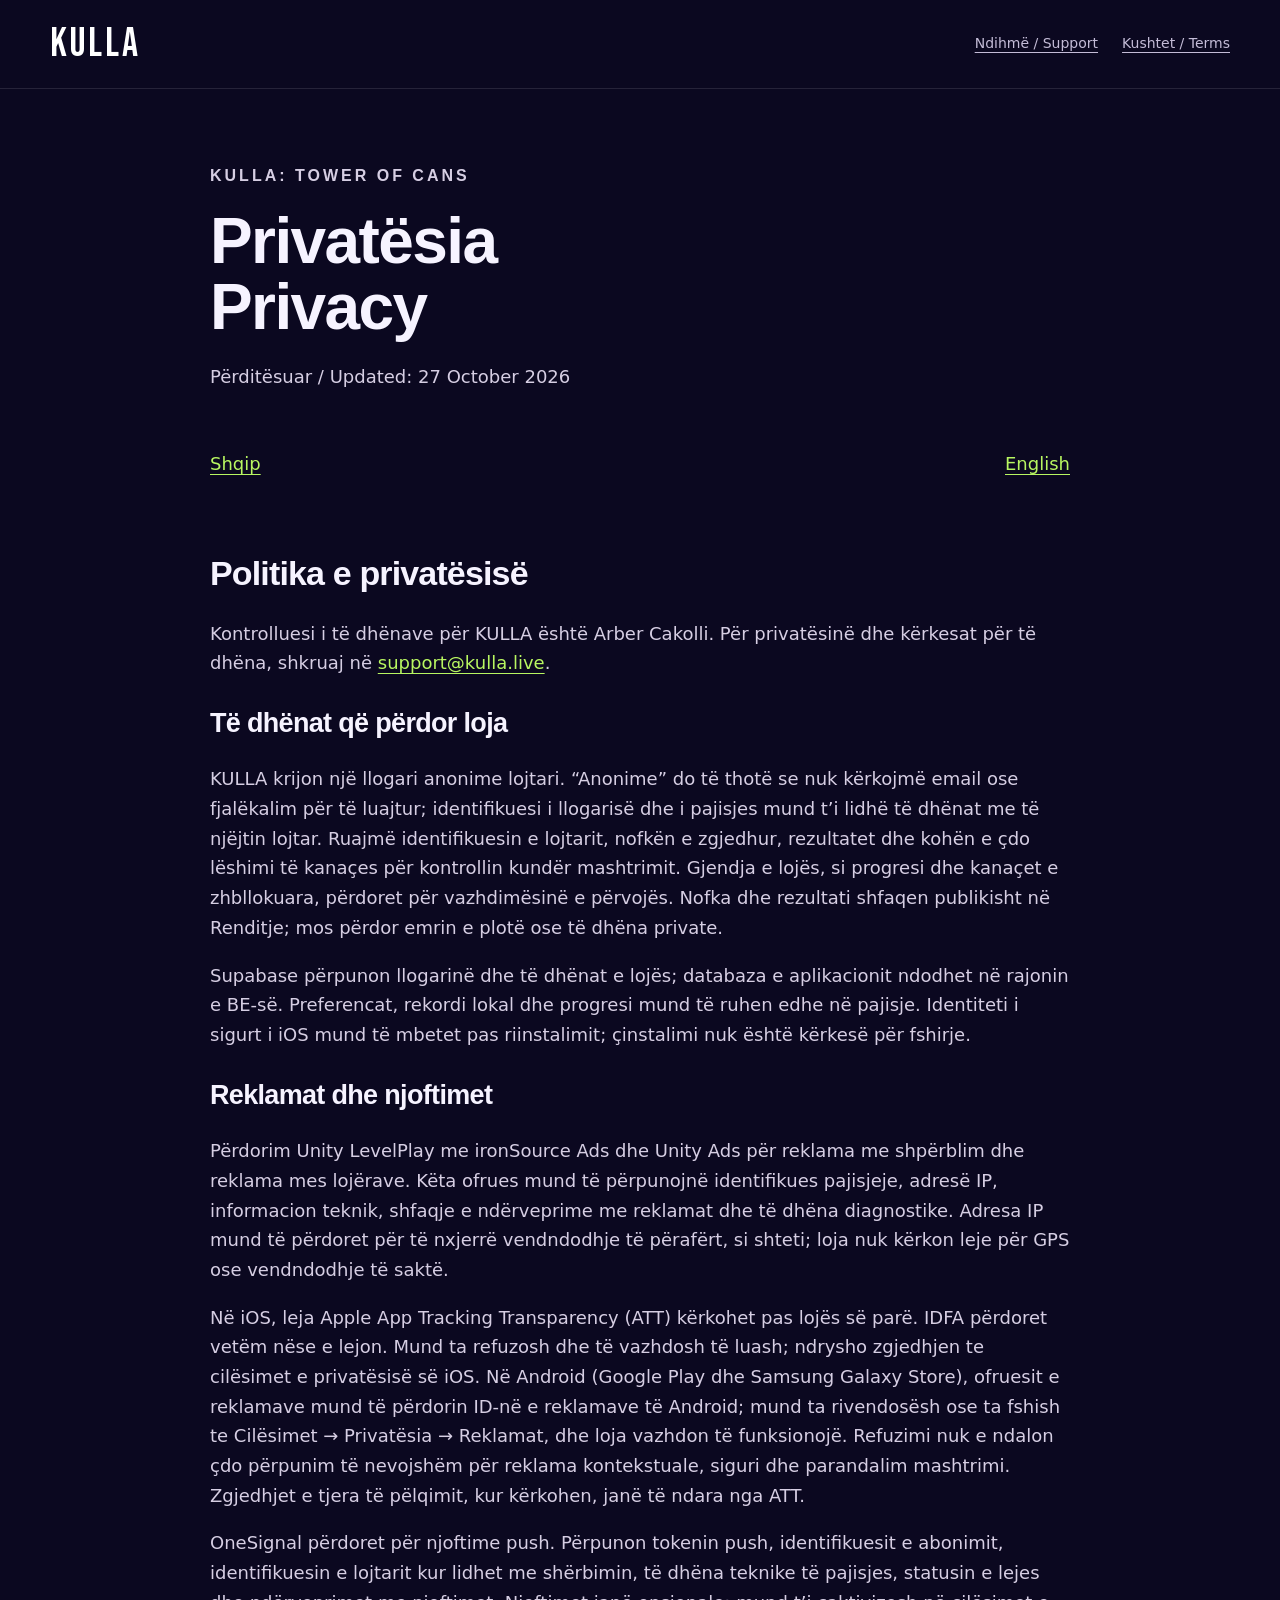
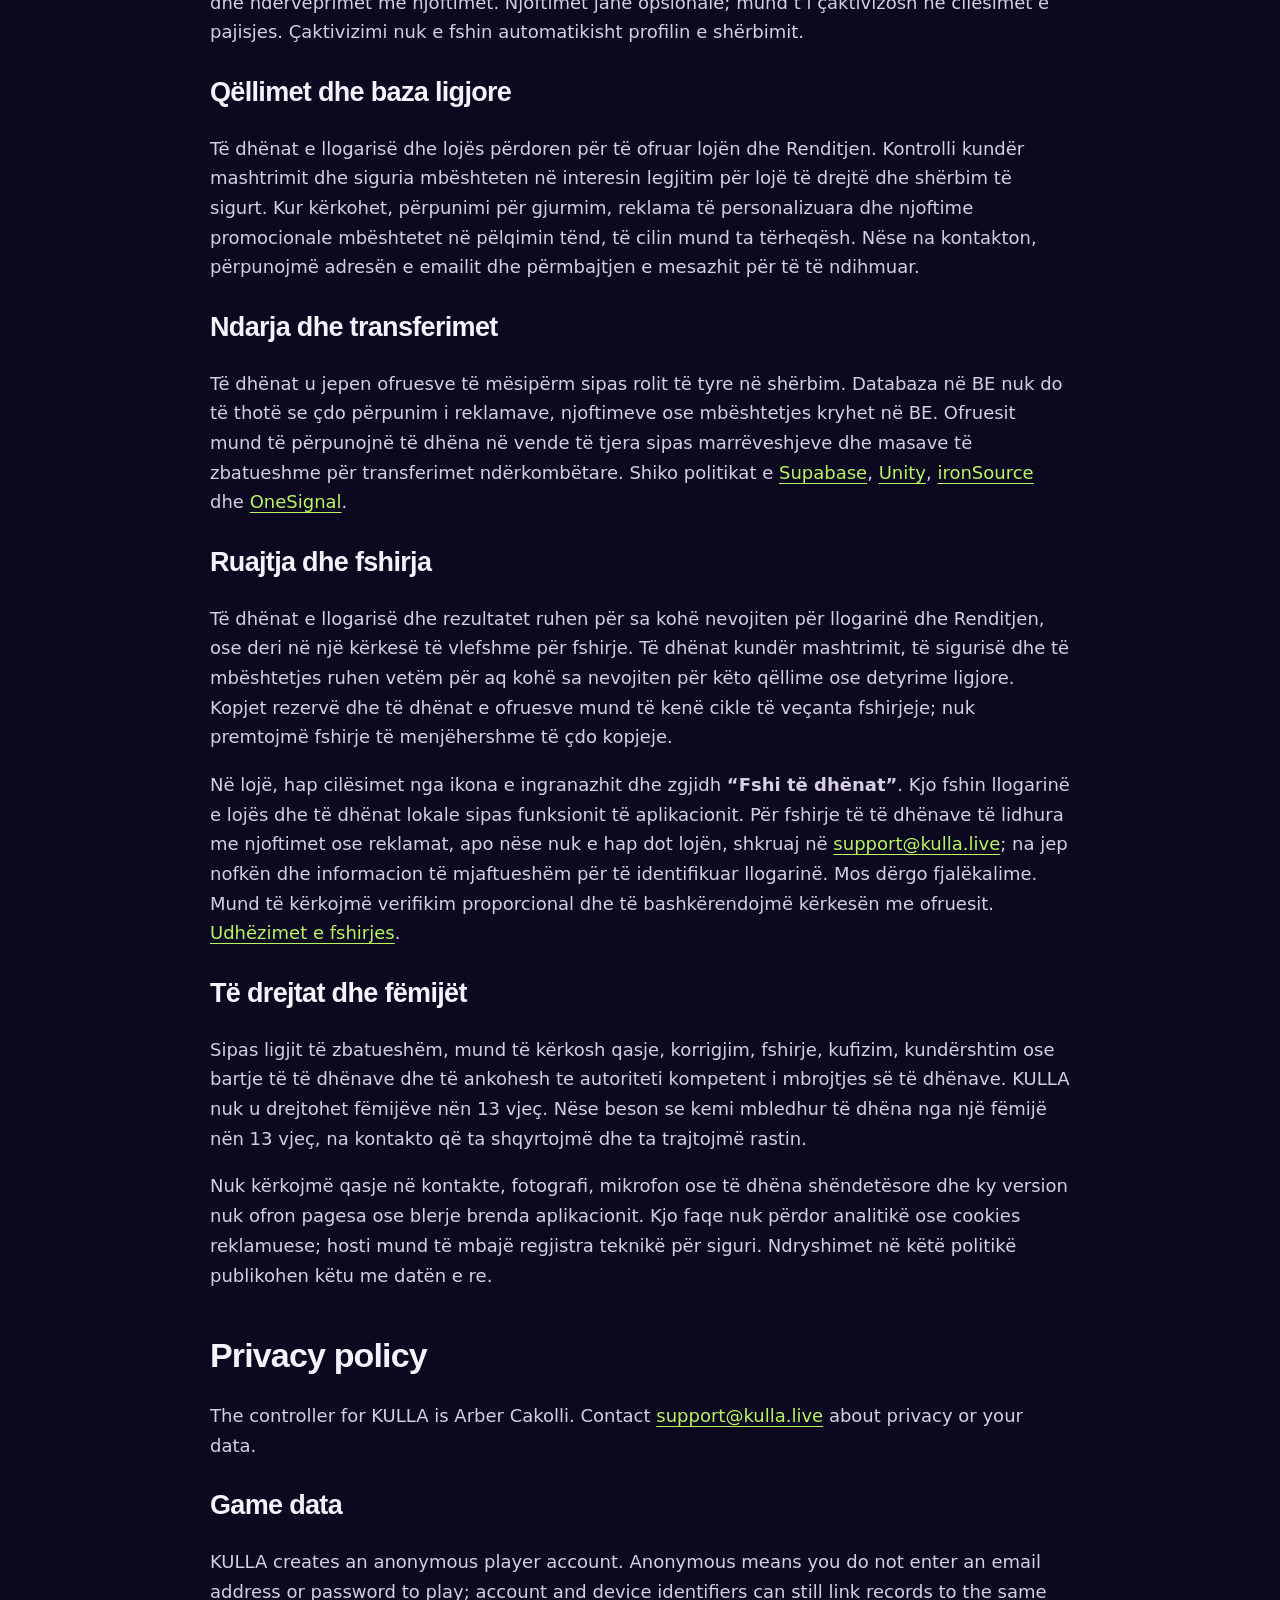
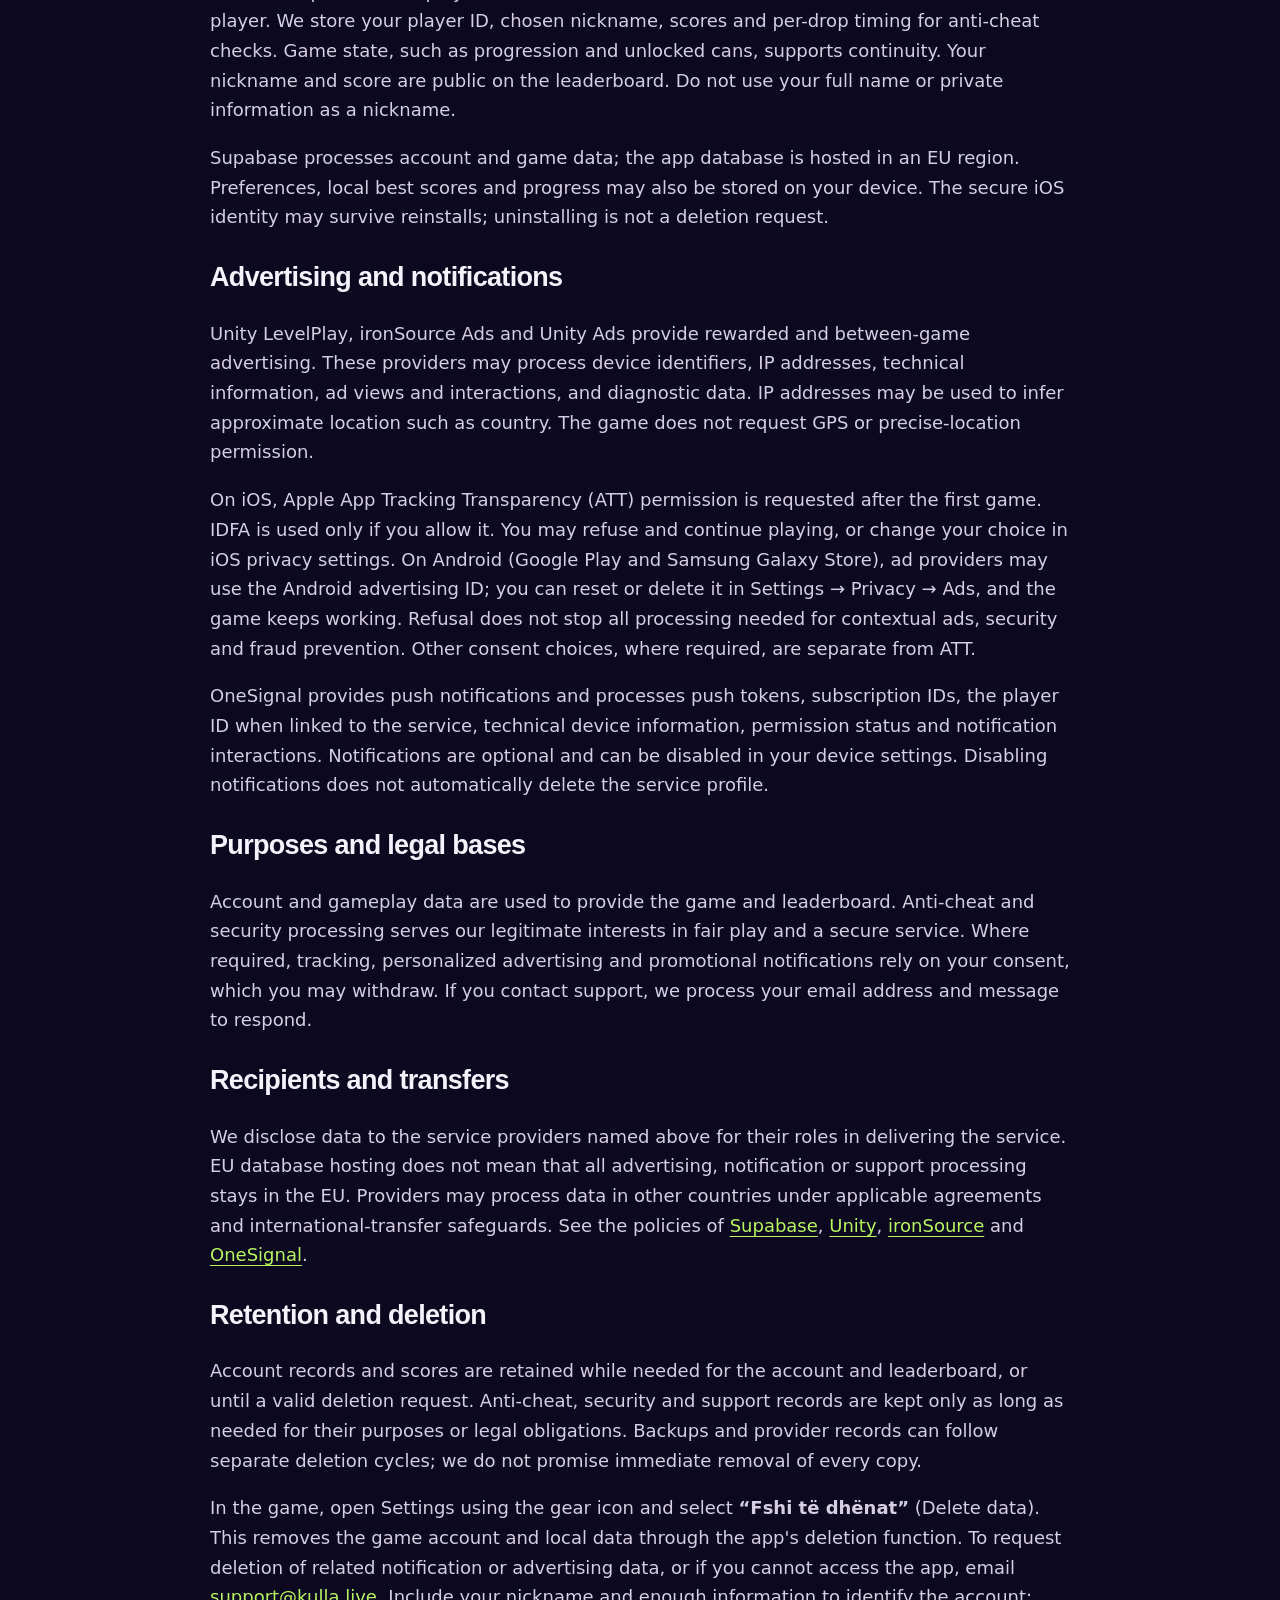
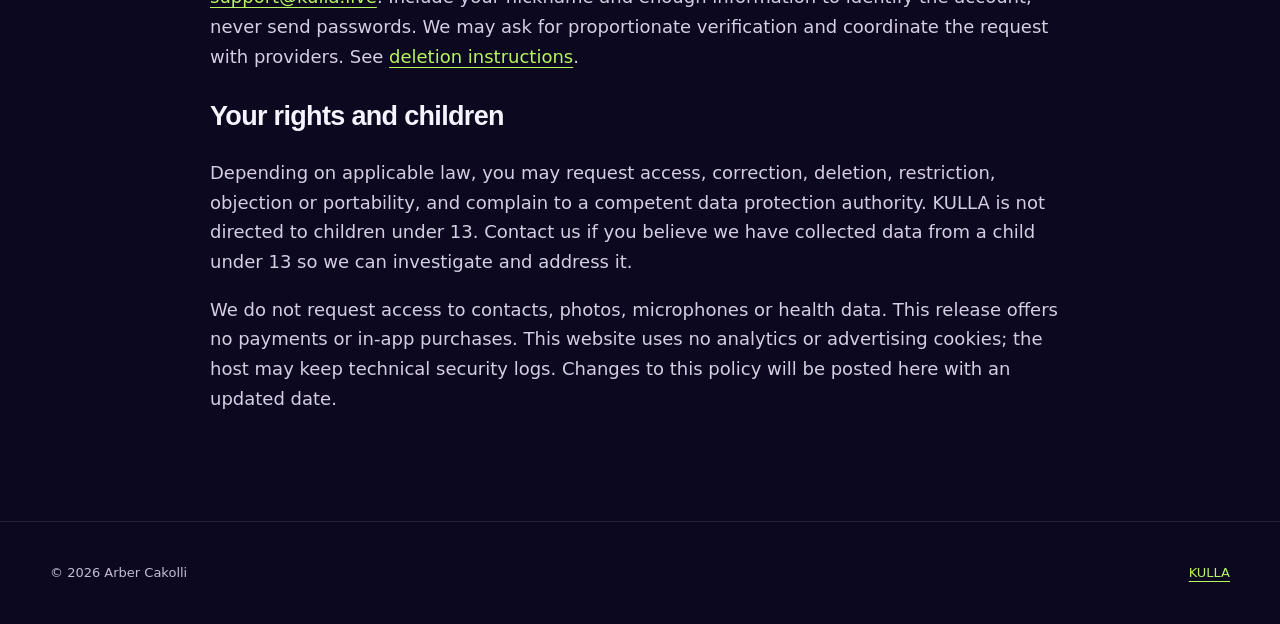
==== privacy.html @ c1bfe1b8 "KULLA website for kulla.live Co-Authored-By: Claude Opus 5.5 <noreply@anthropic.com>" ====
<!doctype html>
<html lang="sq"><head><meta charset="utf-8"><meta name="viewport" content="width=device-width,initial-scale=1"><title>Privatësia / Privacy — KULLA</title><link rel="canonical" href="https://kulla.live/privacy.html"><link rel="stylesheet" href="styles.css"></head><body><header><nav class="wrap"><a class="wordmark" href="index.html">KULLA</a><div class="navlinks"><a href="support.html">Ndihmë / Support</a><a href="terms.html">Kushtet / Terms</a></div></nav></header><main class="wrap document"><p class="eyebrow">KULLA: Tower of Cans</p><h1>Privatësia<br><span lang="en">Privacy</span></h1><p>Përditësuar / Updated: 27 October 2026</p><nav class="language-nav" aria-label="Gjuha / Language"><a href="#sq">Shqip</a><a href="#en" lang="en">English</a></nav>
<section id="sq" lang="sq" class="lang-section"><h2>Politika e privatësisë</h2><p>Kontrolluesi i të dhënave për KULLA është Arber Cakolli. Për privatësinë dhe kërkesat për të dhëna, shkruaj në <a href="mailto:support@kulla.live">support@kulla.live</a>.</p>
<h3>Të dhënat që përdor loja</h3><p>KULLA krijon një llogari anonime lojtari. “Anonime” do të thotë se nuk kërkojmë email ose fjalëkalim për të luajtur; identifikuesi i llogarisë dhe i pajisjes mund t’i lidhë të dhënat me të njëjtin lojtar. Ruajmë identifikuesin e lojtarit, nofkën e zgjedhur, rezultatet dhe kohën e çdo lëshimi të kanaçes për kontrollin kundër mashtrimit. Gjendja e lojës, si progresi dhe kanaçet e zhbllokuara, përdoret për vazhdimësinë e përvojës. Nofka dhe rezultati shfaqen publikisht në Renditje; mos përdor emrin e plotë ose të dhëna private.</p><p>Supabase përpunon llogarinë dhe të dhënat e lojës; databaza e aplikacionit ndodhet në rajonin e BE-së. Preferencat, rekordi lokal dhe progresi mund të ruhen edhe në pajisje. Identiteti i sigurt i iOS mund të mbetet pas riinstalimit; çinstalimi nuk është kërkesë për fshirje.</p>
<h3>Reklamat dhe njoftimet</h3><p>Përdorim Unity LevelPlay me ironSource Ads dhe Unity Ads për reklama me shpërblim dhe reklama mes lojërave. Këta ofrues mund të përpunojnë identifikues pajisjeje, adresë IP, informacion teknik, shfaqje e ndërveprime me reklamat dhe të dhëna diagnostike. Adresa IP mund të përdoret për të nxjerrë vendndodhje të përafërt, si shteti; loja nuk kërkon leje për GPS ose vendndodhje të saktë.</p><p>Në iOS, leja Apple App Tracking Transparency (ATT) kërkohet pas lojës së parë. IDFA përdoret vetëm nëse e lejon. Mund ta refuzosh dhe të vazhdosh të luash; ndrysho zgjedhjen te cilësimet e privatësisë së iOS. Në Android (Google Play dhe Samsung Galaxy Store), ofruesit e reklamave mund të përdorin ID-në e reklamave të Android; mund ta rivendosësh ose ta fshish te Cilësimet → Privatësia → Reklamat, dhe loja vazhdon të funksionojë. Refuzimi nuk e ndalon çdo përpunim të nevojshëm për reklama kontekstuale, siguri dhe parandalim mashtrimi. Zgjedhjet e tjera të pëlqimit, kur kërkohen, janë të ndara nga ATT.</p><p>OneSignal përdoret për njoftime push. Përpunon tokenin push, identifikuesit e abonimit, identifikuesin e lojtarit kur lidhet me shërbimin, të dhëna teknike të pajisjes, statusin e lejes dhe ndërveprimet me njoftimet. Njoftimet janë opsionale; mund t’i çaktivizosh në cilësimet e pajisjes. Çaktivizimi nuk e fshin automatikisht profilin e shërbimit.</p>
<h3>Qëllimet dhe baza ligjore</h3><p>Të dhënat e llogarisë dhe lojës përdoren për të ofruar lojën dhe Renditjen. Kontrolli kundër mashtrimit dhe siguria mbështeten në interesin legjitim për lojë të drejtë dhe shërbim të sigurt. Kur kërkohet, përpunimi për gjurmim, reklama të personalizuara dhe njoftime promocionale mbështetet në pëlqimin tënd, të cilin mund ta tërheqësh. Nëse na kontakton, përpunojmë adresën e emailit dhe përmbajtjen e mesazhit për të të ndihmuar.</p>
<h3>Ndarja dhe transferimet</h3><p>Të dhënat u jepen ofruesve të mësipërm sipas rolit të tyre në shërbim. Databaza në BE nuk do të thotë se çdo përpunim i reklamave, njoftimeve ose mbështetjes kryhet në BE. Ofruesit mund të përpunojnë të dhëna në vende të tjera sipas marrëveshjeve dhe masave të zbatueshme për transferimet ndërkombëtare. Shiko politikat e <a href="https://supabase.com/privacy">Supabase</a>, <a href="https://unity.com/legal/game-player-and-app-user-privacy-policy">Unity</a>, <a href="https://www.is.com/privacy-policy/">ironSource</a> dhe <a href="https://onesignal.com/privacy_policy">OneSignal</a>.</p>
<h3>Ruajtja dhe fshirja</h3><p>Të dhënat e llogarisë dhe rezultatet ruhen për sa kohë nevojiten për llogarinë dhe Renditjen, ose deri në një kërkesë të vlefshme për fshirje. Të dhënat kundër mashtrimit, të sigurisë dhe të mbështetjes ruhen vetëm për aq kohë sa nevojiten për këto qëllime ose detyrime ligjore. Kopjet rezervë dhe të dhënat e ofruesve mund të kenë cikle të veçanta fshirjeje; nuk premtojmë fshirje të menjëhershme të çdo kopjeje.</p><p>Në lojë, hap cilësimet nga ikona e ingranazhit dhe zgjidh <strong>“Fshi të dhënat”</strong>. Kjo fshin llogarinë e lojës dhe të dhënat lokale sipas funksionit të aplikacionit. Për fshirje të të dhënave të lidhura me njoftimet ose reklamat, apo nëse nuk e hap dot lojën, shkruaj në <a href="mailto:support@kulla.live?subject=KULLA%20-%20Fshirja%20e%20t%C3%AB%20dh%C3%ABnave">support@kulla.live</a>; na jep nofkën dhe informacion të mjaftueshëm për të identifikuar llogarinë. Mos dërgo fjalëkalime. Mund të kërkojmë verifikim proporcional dhe të bashkërendojmë kërkesën me ofruesit. <a href="support.html#delete-data">Udhëzimet e fshirjes</a>.</p>
<h3>Të drejtat dhe fëmijët</h3><p>Sipas ligjit të zbatueshëm, mund të kërkosh qasje, korrigjim, fshirje, kufizim, kundërshtim ose bartje të të dhënave dhe të ankohesh te autoriteti kompetent i mbrojtjes së të dhënave. KULLA nuk u drejtohet fëmijëve nën 13 vjeç. Nëse beson se kemi mbledhur të dhëna nga një fëmijë nën 13 vjeç, na kontakto që ta shqyrtojmë dhe ta trajtojmë rastin.</p><p>Nuk kërkojmë qasje në kontakte, fotografi, mikrofon ose të dhëna shëndetësore dhe ky version nuk ofron pagesa ose blerje brenda aplikacionit. Kjo faqe nuk përdor analitikë ose cookies reklamuese; hosti mund të mbajë regjistra teknikë për siguri. Ndryshimet në këtë politikë publikohen këtu me datën e re.</p></section>
<section id="en" lang="en" class="lang-section"><h2>Privacy policy</h2><p>The controller for KULLA is Arber Cakolli. Contact <a href="mailto:support@kulla.live">support@kulla.live</a> about privacy or your data.</p>
<h3>Game data</h3><p>KULLA creates an anonymous player account. Anonymous means you do not enter an email address or password to play; account and device identifiers can still link records to the same player. We store your player ID, chosen nickname, scores and per-drop timing for anti-cheat checks. Game state, such as progression and unlocked cans, supports continuity. Your nickname and score are public on the leaderboard. Do not use your full name or private information as a nickname.</p><p>Supabase processes account and game data; the app database is hosted in an EU region. Preferences, local best scores and progress may also be stored on your device. The secure iOS identity may survive reinstalls; uninstalling is not a deletion request.</p>
<h3>Advertising and notifications</h3><p>Unity LevelPlay, ironSource Ads and Unity Ads provide rewarded and between-game advertising. These providers may process device identifiers, IP addresses, technical information, ad views and interactions, and diagnostic data. IP addresses may be used to infer approximate location such as country. The game does not request GPS or precise-location permission.</p><p>On iOS, Apple App Tracking Transparency (ATT) permission is requested after the first game. IDFA is used only if you allow it. You may refuse and continue playing, or change your choice in iOS privacy settings. On Android (Google Play and Samsung Galaxy Store), ad providers may use the Android advertising ID; you can reset or delete it in Settings → Privacy → Ads, and the game keeps working. Refusal does not stop all processing needed for contextual ads, security and fraud prevention. Other consent choices, where required, are separate from ATT.</p><p>OneSignal provides push notifications and processes push tokens, subscription IDs, the player ID when linked to the service, technical device information, permission status and notification interactions. Notifications are optional and can be disabled in your device settings. Disabling notifications does not automatically delete the service profile.</p>
<h3>Purposes and legal bases</h3><p>Account and gameplay data are used to provide the game and leaderboard. Anti-cheat and security processing serves our legitimate interests in fair play and a secure service. Where required, tracking, personalized advertising and promotional notifications rely on your consent, which you may withdraw. If you contact support, we process your email address and message to respond.</p>
<h3>Recipients and transfers</h3><p>We disclose data to the service providers named above for their roles in delivering the service. EU database hosting does not mean that all advertising, notification or support processing stays in the EU. Providers may process data in other countries under applicable agreements and international-transfer safeguards. See the policies of <a href="https://supabase.com/privacy">Supabase</a>, <a href="https://unity.com/legal/game-player-and-app-user-privacy-policy">Unity</a>, <a href="https://www.is.com/privacy-policy/">ironSource</a> and <a href="https://onesignal.com/privacy_policy">OneSignal</a>.</p>
<h3>Retention and deletion</h3><p>Account records and scores are retained while needed for the account and leaderboard, or until a valid deletion request. Anti-cheat, security and support records are kept only as long as needed for their purposes or legal obligations. Backups and provider records can follow separate deletion cycles; we do not promise immediate removal of every copy.</p><p>In the game, open Settings using the gear icon and select <strong>“Fshi të dhënat”</strong> (Delete data). This removes the game account and local data through the app's deletion function. To request deletion of related notification or advertising data, or if you cannot access the app, email <a href="mailto:support@kulla.live?subject=KULLA%20data%20deletion">support@kulla.live</a>. Include your nickname and enough information to identify the account; never send passwords. We may ask for proportionate verification and coordinate the request with providers. See <a href="support.html#delete-data">deletion instructions</a>.</p>
<h3>Your rights and children</h3><p>Depending on applicable law, you may request access, correction, deletion, restriction, objection or portability, and complain to a competent data protection authority. KULLA is not directed to children under 13. Contact us if you believe we have collected data from a child under 13 so we can investigate and address it.</p><p>We do not request access to contacts, photos, microphones or health data. This release offers no payments or in-app purchases. This website uses no analytics or advertising cookies; the host may keep technical security logs. Changes to this policy will be posted here with an updated date.</p></section></main><footer><div class="wrap"><span>© 2026 Arber Cakolli</span><a href="index.html">KULLA</a></div></footer></body></html>
---- styles.css ----
@font-face{font-family:Barlow;src:url('assets/fonts/barlow-condensed-700.woff2') format('woff2');font-weight:700;font-display:swap}@font-face{font-family:Barlow;src:url('assets/fonts/barlow-condensed-600.woff2') format('woff2');font-weight:600;font-display:swap}@font-face{font-family:Bebas;src:url('assets/fonts/bebas-neue-400.woff2') format('woff2');font-display:swap}
:root{color-scheme:dark;--ink:#0b0820;--paper:#f6f3ff;--muted:#c4bcd7;--lime:#b8f661}*{box-sizing:border-box}html{scroll-behavior:smooth}body{margin:0;background:var(--ink);color:var(--paper);font:18px/1.65 system-ui,sans-serif}a{color:var(--lime);text-underline-offset:4px}a:hover{color:white}a:focus-visible,button:focus-visible{outline:3px solid var(--lime);outline-offset:6px}.wrap{width:min(1180px,calc(100% - 48px));margin:auto}header{border-bottom:1px solid #ffffff1c}nav{min-height:88px;display:flex;align-items:center;justify-content:space-between;gap:24px}.wordmark{font:40px/1 Bebas,sans-serif;letter-spacing:3px;text-decoration:none;color:white}.navlinks{display:flex;gap:24px;flex-wrap:wrap;font-size:14px}.navlinks a{color:var(--muted)}.hero{display:grid;grid-template-columns:1.1fr .9fr;gap:48px;align-items:center;padding:80px 0 64px}.eyebrow{font:700 16px/1.4 Barlow,sans-serif;letter-spacing:3px;text-transform:uppercase;color:var(--lime)}h1,h2,h3{font-family:Barlow,sans-serif;line-height:1.02;letter-spacing:-.025em}h1{font-size:clamp(58px,7vw,96px);margin:22px 0}h1 em{font-style:normal;color:var(--lime)}h2{font-size:clamp(36px,4vw,56px);margin-top:0}h3{font-size:27px}.lead{color:var(--muted);max-width:560px}.hero-art{position:relative;height:630px;border-radius:120px 120px 22px 22px;background:radial-gradient(ellipse at 50% 45%,#315344 0%,#19132c 56%,#100c27 78%);display:flex;align-items:center;justify-content:center;border:1px solid #ffffff16;overflow:hidden}.hero-art:after{content:'NGA FSHATI DERI NË YJE';position:absolute;bottom:32px;font:700 17px Barlow;letter-spacing:3px;color:var(--lime)}.hero-art img{width:72%;height:84%;object-fit:contain;filter:drop-shadow(20px 25px 24px #0007);transform:rotate(-9deg)}.icon{width:68px;height:68px;border-radius:16px}.badges{display:flex;gap:12px;flex-wrap:wrap;margin:30px 0 16px}.badge{display:block;border:1px solid #ffffff40;padding:12px 22px;border-radius:12px;background:#17112d;color:white;min-width:165px;font-weight:700;line-height:1.4}.badge small{display:block;font-size:12px;font-weight:400;color:var(--muted)}.fine{font-size:13px;color:var(--muted)}.section{padding:72px 0;border-top:1px solid #ffffff1c}.intro{display:grid;grid-template-columns:1fr 1fr;gap:50px}.intro p{color:var(--muted);margin-top:0}.gallery{display:grid;grid-template-columns:repeat(3,1fr);gap:24px;margin-top:32px}.gallery figure{margin:0}.gallery img{width:100%;height:auto;border-radius:20px;border:1px solid #ffffff24}.gallery figcaption{font-size:14px;color:var(--muted);margin-top:10px}footer{padding:40px 0;border-top:1px solid #ffffff1c;font-size:13px;color:var(--muted)}footer .wrap{display:flex;justify-content:space-between;gap:24px;flex-wrap:wrap}.document{max-width:860px;padding:60px 0 90px}.document h1{font-size:64px}.document h2{font-size:34px;margin-top:48px}.document h3{margin-top:32px}.document p,.document li{color:#d6cee3}.language-nav{display:flex;gap:24px;margin:28px 0}.lang-section{scroll-margin-top:24px}details{padding:20px 0;border-bottom:1px solid #ffffff22}summary{cursor:pointer;font-weight:650;color:white}details p{margin-bottom:0}.callout{border-left:3px solid var(--lime);padding:12px 24px;background:#ffffff05}.skip{position:absolute;left:24px;top:-100px}.skip:focus{top:8px;background:var(--ink);z-index:10}
@media(max-width:700px){.wrap{width:calc(100% - 36px)}nav{min-height:78px;gap:12px}.navlinks{gap:14px;font-size:12px}.hero{grid-template-columns:1fr;padding:42px 0;gap:28px}.hero-art{height:430px}.hero h1{font-size:68px}.intro{grid-template-columns:1fr;gap:12px}.gallery{gap:16px;grid-template-columns:1fr}.gallery figure{max-width:380px;margin:auto}.section{padding:44px 0}.document{padding-top:36px}.document h1{font-size:52px}body{font-size:16px}.badge{min-width:145px;padding:12px 16px}}
@media(prefers-reduced-motion:reduce){html{scroll-behavior:auto}}
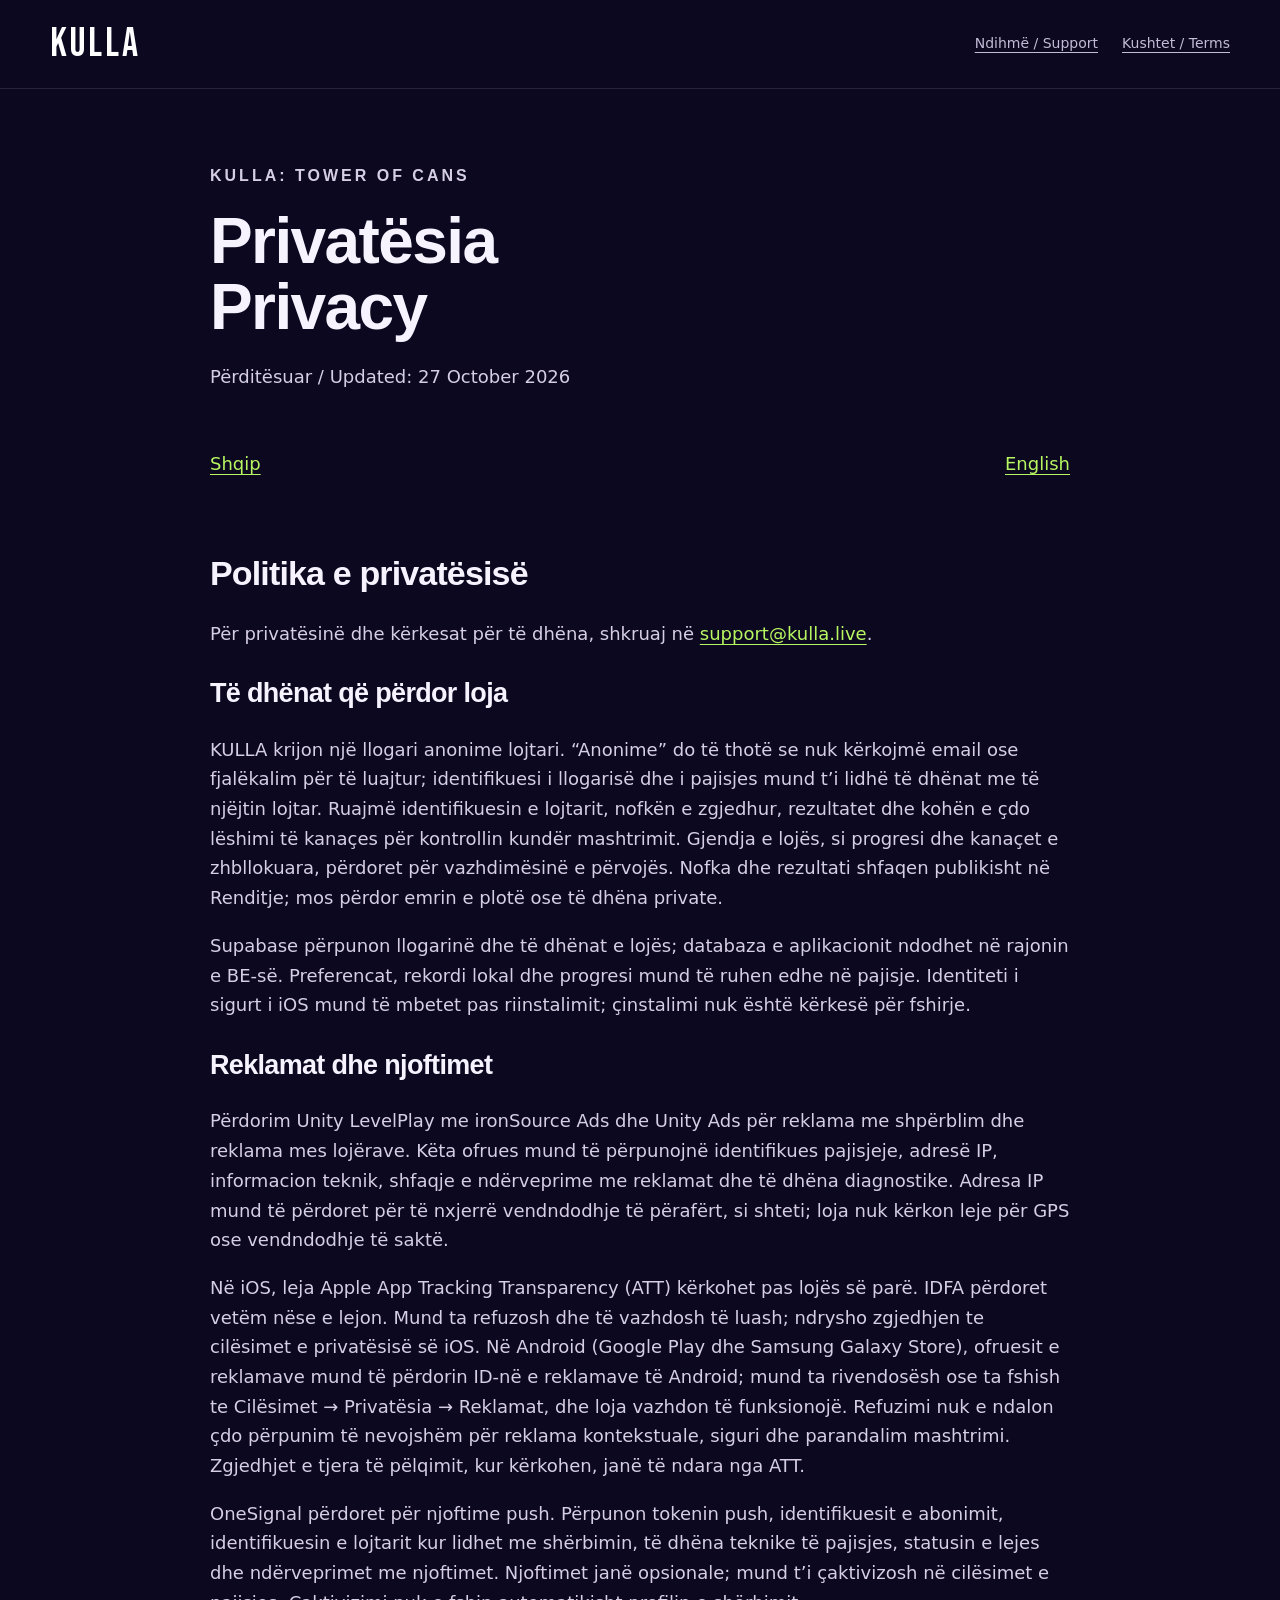
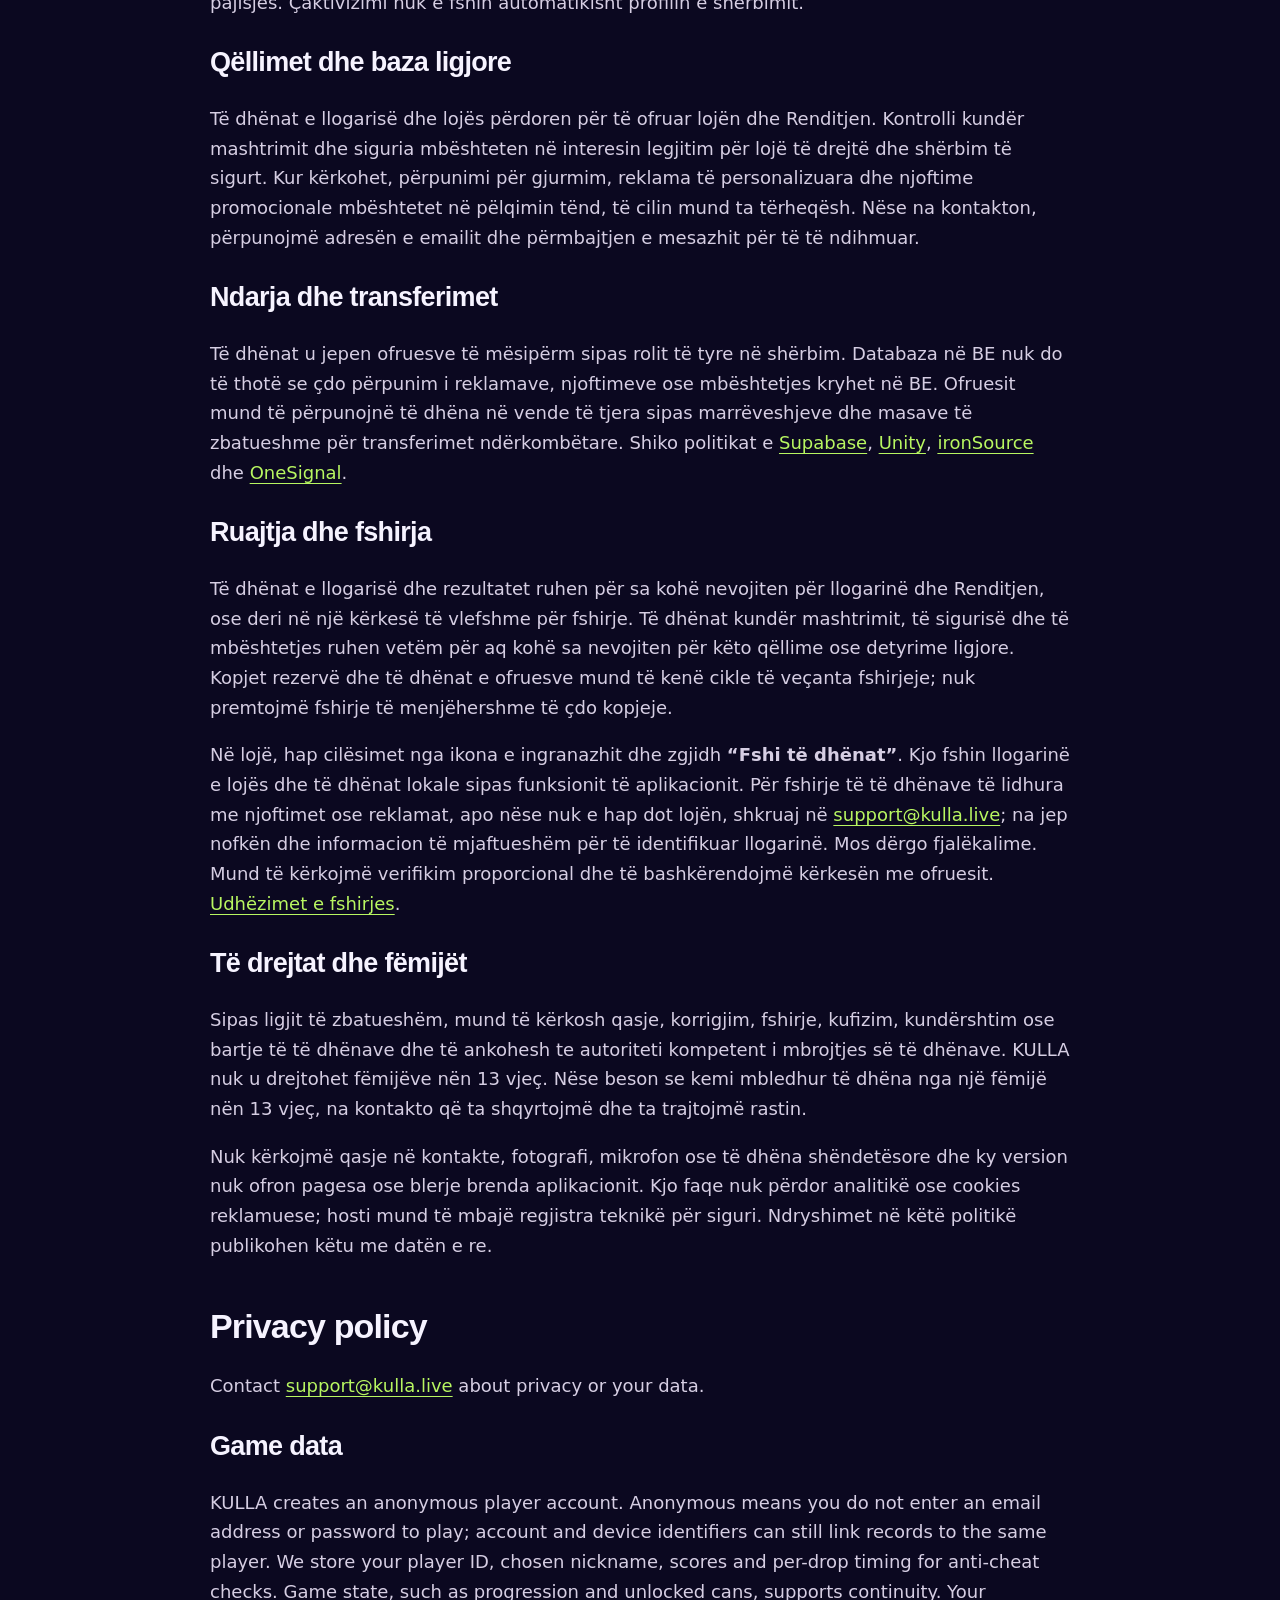
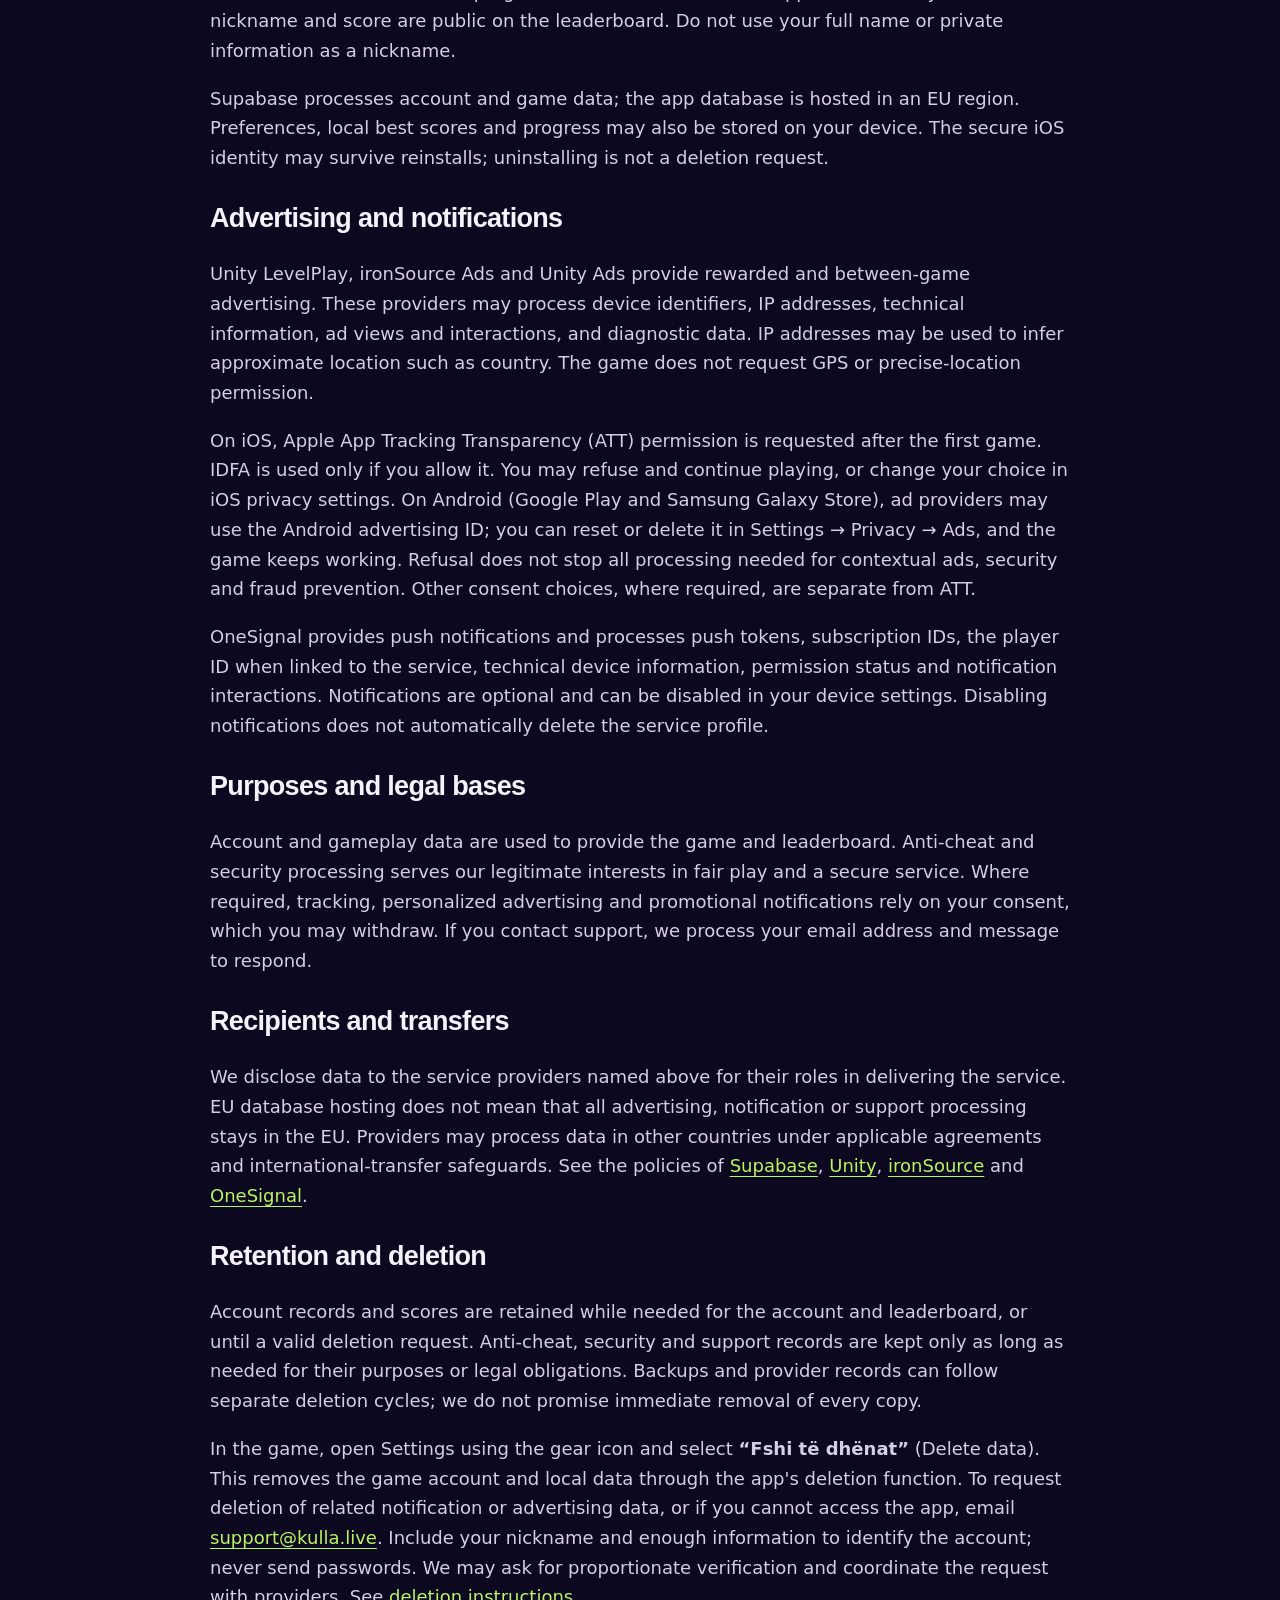
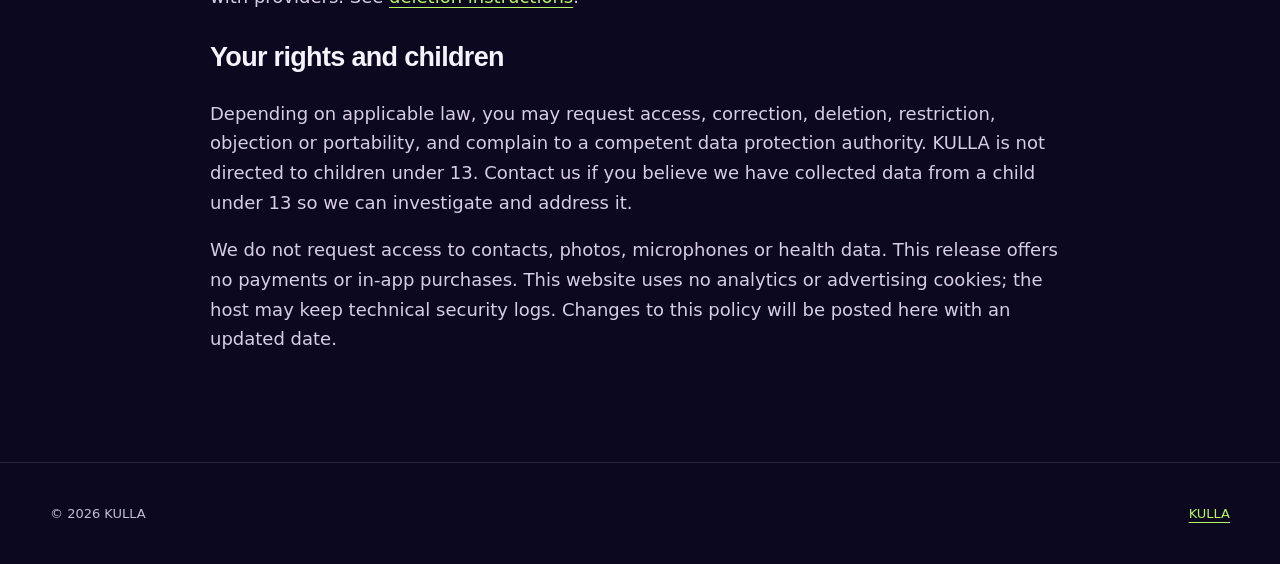
==== commit b770a83a: "Remove developer name from the website Co-Authored-By: Claude Opus 5.5 <noreply@anthropic.com>" ====
--- a/privacy.html
+++ b/privacy.html
@@ -1,16 +1,16 @@
 <!doctype html>
 <html lang="sq"><head><meta charset="utf-8"><meta name="viewport" content="width=device-width,initial-scale=1"><title>Privatësia / Privacy — KULLA</title><link rel="canonical" href="https://kulla.live/privacy.html"><link rel="stylesheet" href="styles.css"></head><body><header><nav class="wrap"><a class="wordmark" href="index.html">KULLA</a><div class="navlinks"><a href="support.html">Ndihmë / Support</a><a href="terms.html">Kushtet / Terms</a></div></nav></header><main class="wrap document"><p class="eyebrow">KULLA: Tower of Cans</p><h1>Privatësia<br><span lang="en">Privacy</span></h1><p>Përditësuar / Updated: 27 October 2026</p><nav class="language-nav" aria-label="Gjuha / Language"><a href="#sq">Shqip</a><a href="#en" lang="en">English</a></nav>
-<section id="sq" lang="sq" class="lang-section"><h2>Politika e privatësisë</h2><p>Kontrolluesi i të dhënave për KULLA është Arber Cakolli. Për privatësinë dhe kërkesat për të dhëna, shkruaj në <a href="mailto:support@kulla.live">support@kulla.live</a>.</p>
+<section id="sq" lang="sq" class="lang-section"><h2>Politika e privatësisë</h2><p>Për privatësinë dhe kërkesat për të dhëna, shkruaj në <a href="mailto:support@kulla.live">support@kulla.live</a>.</p>
 <h3>Të dhënat që përdor loja</h3><p>KULLA krijon një llogari anonime lojtari. “Anonime” do të thotë se nuk kërkojmë email ose fjalëkalim për të luajtur; identifikuesi i llogarisë dhe i pajisjes mund t’i lidhë të dhënat me të njëjtin lojtar. Ruajmë identifikuesin e lojtarit, nofkën e zgjedhur, rezultatet dhe kohën e çdo lëshimi të kanaçes për kontrollin kundër mashtrimit. Gjendja e lojës, si progresi dhe kanaçet e zhbllokuara, përdoret për vazhdimësinë e përvojës. Nofka dhe rezultati shfaqen publikisht në Renditje; mos përdor emrin e plotë ose të dhëna private.</p><p>Supabase përpunon llogarinë dhe të dhënat e lojës; databaza e aplikacionit ndodhet në rajonin e BE-së. Preferencat, rekordi lokal dhe progresi mund të ruhen edhe në pajisje. Identiteti i sigurt i iOS mund të mbetet pas riinstalimit; çinstalimi nuk është kërkesë për fshirje.</p>
 <h3>Reklamat dhe njoftimet</h3><p>Përdorim Unity LevelPlay me ironSource Ads dhe Unity Ads për reklama me shpërblim dhe reklama mes lojërave. Këta ofrues mund të përpunojnë identifikues pajisjeje, adresë IP, informacion teknik, shfaqje e ndërveprime me reklamat dhe të dhëna diagnostike. Adresa IP mund të përdoret për të nxjerrë vendndodhje të përafërt, si shteti; loja nuk kërkon leje për GPS ose vendndodhje të saktë.</p><p>Në iOS, leja Apple App Tracking Transparency (ATT) kërkohet pas lojës së parë. IDFA përdoret vetëm nëse e lejon. Mund ta refuzosh dhe të vazhdosh të luash; ndrysho zgjedhjen te cilësimet e privatësisë së iOS. Në Android (Google Play dhe Samsung Galaxy Store), ofruesit e reklamave mund të përdorin ID-në e reklamave të Android; mund ta rivendosësh ose ta fshish te Cilësimet → Privatësia → Reklamat, dhe loja vazhdon të funksionojë. Refuzimi nuk e ndalon çdo përpunim të nevojshëm për reklama kontekstuale, siguri dhe parandalim mashtrimi. Zgjedhjet e tjera të pëlqimit, kur kërkohen, janë të ndara nga ATT.</p><p>OneSignal përdoret për njoftime push. Përpunon tokenin push, identifikuesit e abonimit, identifikuesin e lojtarit kur lidhet me shërbimin, të dhëna teknike të pajisjes, statusin e lejes dhe ndërveprimet me njoftimet. Njoftimet janë opsionale; mund t’i çaktivizosh në cilësimet e pajisjes. Çaktivizimi nuk e fshin automatikisht profilin e shërbimit.</p>
 <h3>Qëllimet dhe baza ligjore</h3><p>Të dhënat e llogarisë dhe lojës përdoren për të ofruar lojën dhe Renditjen. Kontrolli kundër mashtrimit dhe siguria mbështeten në interesin legjitim për lojë të drejtë dhe shërbim të sigurt. Kur kërkohet, përpunimi për gjurmim, reklama të personalizuara dhe njoftime promocionale mbështetet në pëlqimin tënd, të cilin mund ta tërheqësh. Nëse na kontakton, përpunojmë adresën e emailit dhe përmbajtjen e mesazhit për të të ndihmuar.</p>
 <h3>Ndarja dhe transferimet</h3><p>Të dhënat u jepen ofruesve të mësipërm sipas rolit të tyre në shërbim. Databaza në BE nuk do të thotë se çdo përpunim i reklamave, njoftimeve ose mbështetjes kryhet në BE. Ofruesit mund të përpunojnë të dhëna në vende të tjera sipas marrëveshjeve dhe masave të zbatueshme për transferimet ndërkombëtare. Shiko politikat e <a href="https://supabase.com/privacy">Supabase</a>, <a href="https://unity.com/legal/game-player-and-app-user-privacy-policy">Unity</a>, <a href="https://www.is.com/privacy-policy/">ironSource</a> dhe <a href="https://onesignal.com/privacy_policy">OneSignal</a>.</p>
 <h3>Ruajtja dhe fshirja</h3><p>Të dhënat e llogarisë dhe rezultatet ruhen për sa kohë nevojiten për llogarinë dhe Renditjen, ose deri në një kërkesë të vlefshme për fshirje. Të dhënat kundër mashtrimit, të sigurisë dhe të mbështetjes ruhen vetëm për aq kohë sa nevojiten për këto qëllime ose detyrime ligjore. Kopjet rezervë dhe të dhënat e ofruesve mund të kenë cikle të veçanta fshirjeje; nuk premtojmë fshirje të menjëhershme të çdo kopjeje.</p><p>Në lojë, hap cilësimet nga ikona e ingranazhit dhe zgjidh <strong>“Fshi të dhënat”</strong>. Kjo fshin llogarinë e lojës dhe të dhënat lokale sipas funksionit të aplikacionit. Për fshirje të të dhënave të lidhura me njoftimet ose reklamat, apo nëse nuk e hap dot lojën, shkruaj në <a href="mailto:support@kulla.live?subject=KULLA%20-%20Fshirja%20e%20t%C3%AB%20dh%C3%ABnave">support@kulla.live</a>; na jep nofkën dhe informacion të mjaftueshëm për të identifikuar llogarinë. Mos dërgo fjalëkalime. Mund të kërkojmë verifikim proporcional dhe të bashkërendojmë kërkesën me ofruesit. <a href="support.html#delete-data">Udhëzimet e fshirjes</a>.</p>
 <h3>Të drejtat dhe fëmijët</h3><p>Sipas ligjit të zbatueshëm, mund të kërkosh qasje, korrigjim, fshirje, kufizim, kundërshtim ose bartje të të dhënave dhe të ankohesh te autoriteti kompetent i mbrojtjes së të dhënave. KULLA nuk u drejtohet fëmijëve nën 13 vjeç. Nëse beson se kemi mbledhur të dhëna nga një fëmijë nën 13 vjeç, na kontakto që ta shqyrtojmë dhe ta trajtojmë rastin.</p><p>Nuk kërkojmë qasje në kontakte, fotografi, mikrofon ose të dhëna shëndetësore dhe ky version nuk ofron pagesa ose blerje brenda aplikacionit. Kjo faqe nuk përdor analitikë ose cookies reklamuese; hosti mund të mbajë regjistra teknikë për siguri. Ndryshimet në këtë politikë publikohen këtu me datën e re.</p></section>
-<section id="en" lang="en" class="lang-section"><h2>Privacy policy</h2><p>The controller for KULLA is Arber Cakolli. Contact <a href="mailto:support@kulla.live">support@kulla.live</a> about privacy or your data.</p>
+<section id="en" lang="en" class="lang-section"><h2>Privacy policy</h2><p>Contact <a href="mailto:support@kulla.live">support@kulla.live</a> about privacy or your data.</p>
 <h3>Game data</h3><p>KULLA creates an anonymous player account. Anonymous means you do not enter an email address or password to play; account and device identifiers can still link records to the same player. We store your player ID, chosen nickname, scores and per-drop timing for anti-cheat checks. Game state, such as progression and unlocked cans, supports continuity. Your nickname and score are public on the leaderboard. Do not use your full name or private information as a nickname.</p><p>Supabase processes account and game data; the app database is hosted in an EU region. Preferences, local best scores and progress may also be stored on your device. The secure iOS identity may survive reinstalls; uninstalling is not a deletion request.</p>
 <h3>Advertising and notifications</h3><p>Unity LevelPlay, ironSource Ads and Unity Ads provide rewarded and between-game advertising. These providers may process device identifiers, IP addresses, technical information, ad views and interactions, and diagnostic data. IP addresses may be used to infer approximate location such as country. The game does not request GPS or precise-location permission.</p><p>On iOS, Apple App Tracking Transparency (ATT) permission is requested after the first game. IDFA is used only if you allow it. You may refuse and continue playing, or change your choice in iOS privacy settings. On Android (Google Play and Samsung Galaxy Store), ad providers may use the Android advertising ID; you can reset or delete it in Settings → Privacy → Ads, and the game keeps working. Refusal does not stop all processing needed for contextual ads, security and fraud prevention. Other consent choices, where required, are separate from ATT.</p><p>OneSignal provides push notifications and processes push tokens, subscription IDs, the player ID when linked to the service, technical device information, permission status and notification interactions. Notifications are optional and can be disabled in your device settings. Disabling notifications does not automatically delete the service profile.</p>
 <h3>Purposes and legal bases</h3><p>Account and gameplay data are used to provide the game and leaderboard. Anti-cheat and security processing serves our legitimate interests in fair play and a secure service. Where required, tracking, personalized advertising and promotional notifications rely on your consent, which you may withdraw. If you contact support, we process your email address and message to respond.</p>
 <h3>Recipients and transfers</h3><p>We disclose data to the service providers named above for their roles in delivering the service. EU database hosting does not mean that all advertising, notification or support processing stays in the EU. Providers may process data in other countries under applicable agreements and international-transfer safeguards. See the policies of <a href="https://supabase.com/privacy">Supabase</a>, <a href="https://unity.com/legal/game-player-and-app-user-privacy-policy">Unity</a>, <a href="https://www.is.com/privacy-policy/">ironSource</a> and <a href="https://onesignal.com/privacy_policy">OneSignal</a>.</p>
 <h3>Retention and deletion</h3><p>Account records and scores are retained while needed for the account and leaderboard, or until a valid deletion request. Anti-cheat, security and support records are kept only as long as needed for their purposes or legal obligations. Backups and provider records can follow separate deletion cycles; we do not promise immediate removal of every copy.</p><p>In the game, open Settings using the gear icon and select <strong>“Fshi të dhënat”</strong> (Delete data). This removes the game account and local data through the app's deletion function. To request deletion of related notification or advertising data, or if you cannot access the app, email <a href="mailto:support@kulla.live?subject=KULLA%20data%20deletion">support@kulla.live</a>. Include your nickname and enough information to identify the account; never send passwords. We may ask for proportionate verification and coordinate the request with providers. See <a href="support.html#delete-data">deletion instructions</a>.</p>
-<h3>Your rights and children</h3><p>Depending on applicable law, you may request access, correction, deletion, restriction, objection or portability, and complain to a competent data protection authority. KULLA is not directed to children under 13. Contact us if you believe we have collected data from a child under 13 so we can investigate and address it.</p><p>We do not request access to contacts, photos, microphones or health data. This release offers no payments or in-app purchases. This website uses no analytics or advertising cookies; the host may keep technical security logs. Changes to this policy will be posted here with an updated date.</p></section></main><footer><div class="wrap"><span>© 2026 Arber Cakolli</span><a href="index.html">KULLA</a></div></footer></body></html>
+<h3>Your rights and children</h3><p>Depending on applicable law, you may request access, correction, deletion, restriction, objection or portability, and complain to a competent data protection authority. KULLA is not directed to children under 13. Contact us if you believe we have collected data from a child under 13 so we can investigate and address it.</p><p>We do not request access to contacts, photos, microphones or health data. This release offers no payments or in-app purchases. This website uses no analytics or advertising cookies; the host may keep technical security logs. Changes to this policy will be posted here with an updated date.</p></section></main><footer><div class="wrap"><span>© 2026 KULLA</span><a href="index.html">KULLA</a></div></footer></body></html>
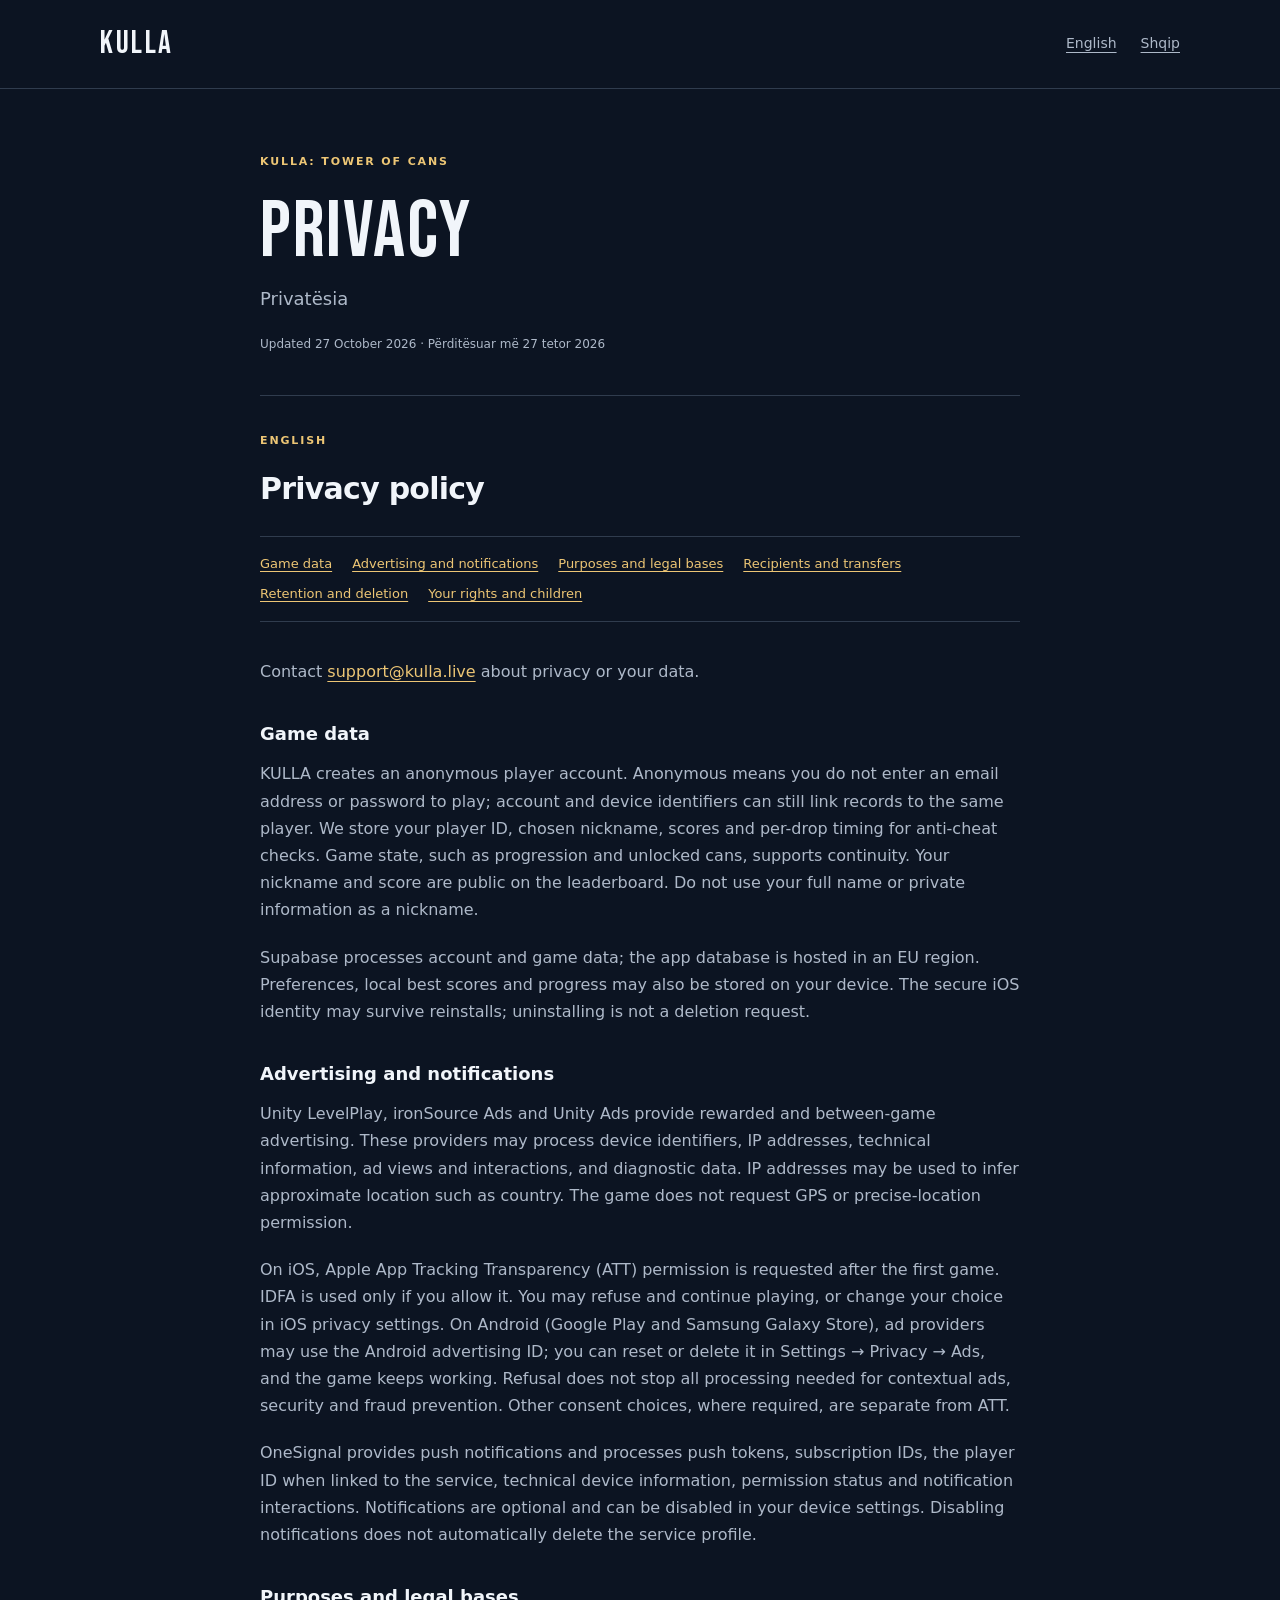
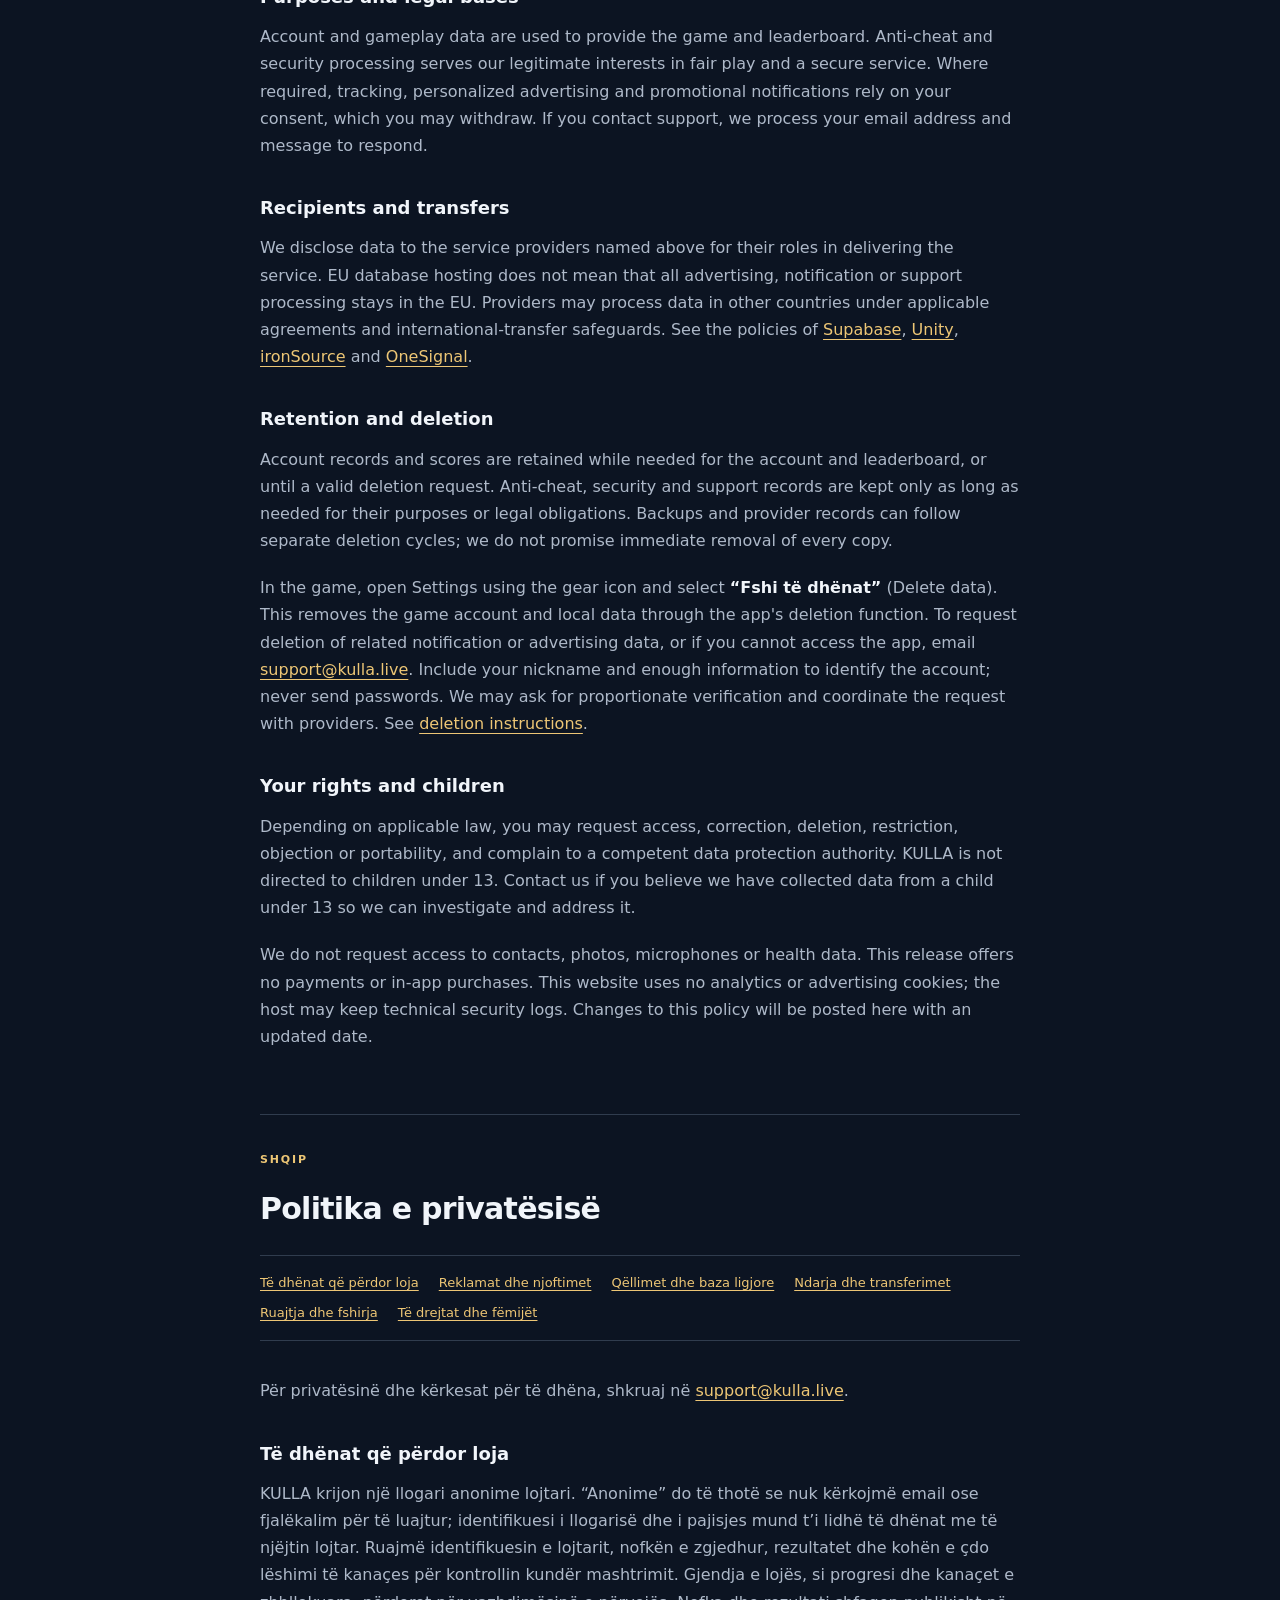
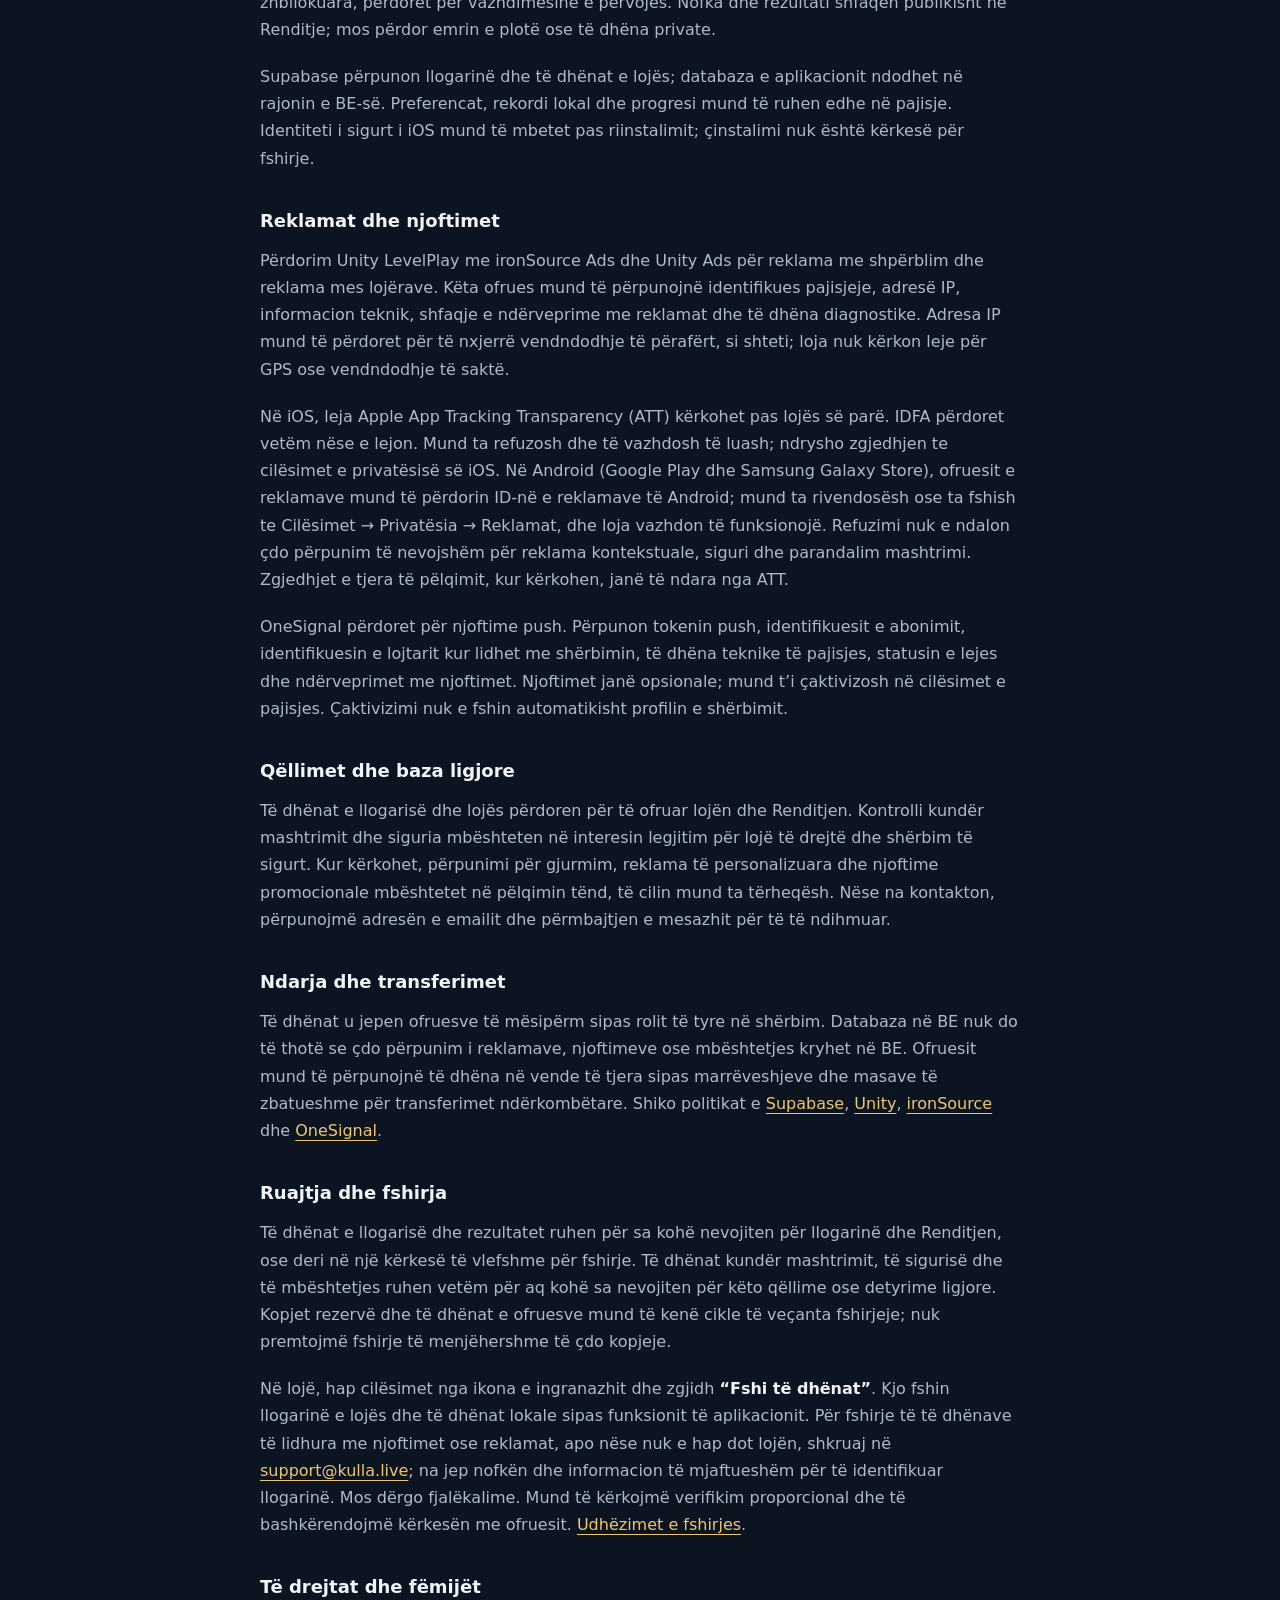
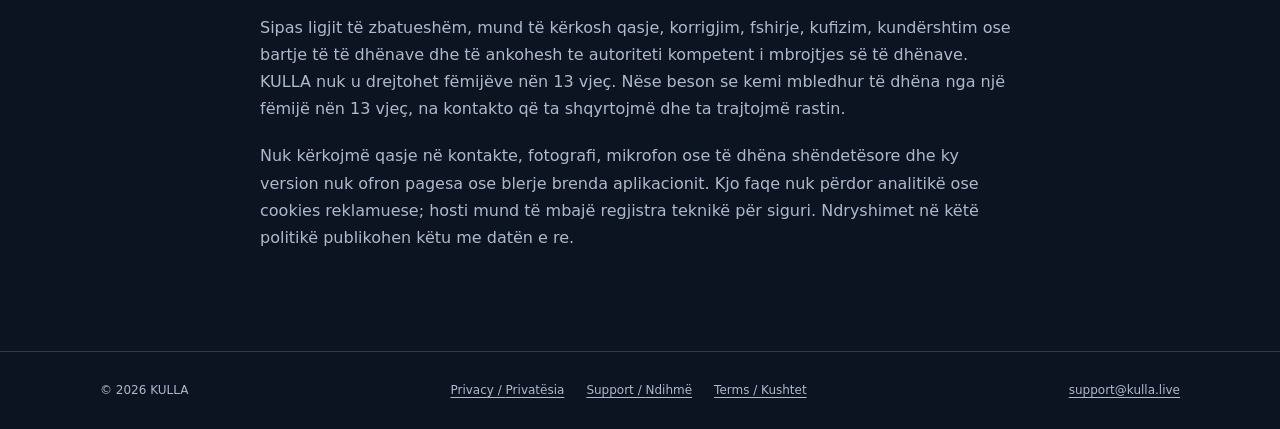
==== commit bb48ed81: "Redesign: clean, lightweight site without screenshots Co-Authored-By: Claude Opus 5.5 <noreply@anthr" ====
--- a/privacy.html
+++ b/privacy.html
@@ -1,16 +1,63 @@
 <!doctype html>
-<html lang="sq"><head><meta charset="utf-8"><meta name="viewport" content="width=device-width,initial-scale=1"><title>Privatësia / Privacy — KULLA</title><link rel="canonical" href="https://kulla.live/privacy.html"><link rel="stylesheet" href="styles.css"></head><body><header><nav class="wrap"><a class="wordmark" href="index.html">KULLA</a><div class="navlinks"><a href="support.html">Ndihmë / Support</a><a href="terms.html">Kushtet / Terms</a></div></nav></header><main class="wrap document"><p class="eyebrow">KULLA: Tower of Cans</p><h1>Privatësia<br><span lang="en">Privacy</span></h1><p>Përditësuar / Updated: 27 October 2026</p><nav class="language-nav" aria-label="Gjuha / Language"><a href="#sq">Shqip</a><a href="#en" lang="en">English</a></nav>
-<section id="sq" lang="sq" class="lang-section"><h2>Politika e privatësisë</h2><p>Për privatësinë dhe kërkesat për të dhëna, shkruaj në <a href="mailto:support@kulla.live">support@kulla.live</a>.</p>
-<h3>Të dhënat që përdor loja</h3><p>KULLA krijon një llogari anonime lojtari. “Anonime” do të thotë se nuk kërkojmë email ose fjalëkalim për të luajtur; identifikuesi i llogarisë dhe i pajisjes mund t’i lidhë të dhënat me të njëjtin lojtar. Ruajmë identifikuesin e lojtarit, nofkën e zgjedhur, rezultatet dhe kohën e çdo lëshimi të kanaçes për kontrollin kundër mashtrimit. Gjendja e lojës, si progresi dhe kanaçet e zhbllokuara, përdoret për vazhdimësinë e përvojës. Nofka dhe rezultati shfaqen publikisht në Renditje; mos përdor emrin e plotë ose të dhëna private.</p><p>Supabase përpunon llogarinë dhe të dhënat e lojës; databaza e aplikacionit ndodhet në rajonin e BE-së. Preferencat, rekordi lokal dhe progresi mund të ruhen edhe në pajisje. Identiteti i sigurt i iOS mund të mbetet pas riinstalimit; çinstalimi nuk është kërkesë për fshirje.</p>
-<h3>Reklamat dhe njoftimet</h3><p>Përdorim Unity LevelPlay me ironSource Ads dhe Unity Ads për reklama me shpërblim dhe reklama mes lojërave. Këta ofrues mund të përpunojnë identifikues pajisjeje, adresë IP, informacion teknik, shfaqje e ndërveprime me reklamat dhe të dhëna diagnostike. Adresa IP mund të përdoret për të nxjerrë vendndodhje të përafërt, si shteti; loja nuk kërkon leje për GPS ose vendndodhje të saktë.</p><p>Në iOS, leja Apple App Tracking Transparency (ATT) kërkohet pas lojës së parë. IDFA përdoret vetëm nëse e lejon. Mund ta refuzosh dhe të vazhdosh të luash; ndrysho zgjedhjen te cilësimet e privatësisë së iOS. Në Android (Google Play dhe Samsung Galaxy Store), ofruesit e reklamave mund të përdorin ID-në e reklamave të Android; mund ta rivendosësh ose ta fshish te Cilësimet → Privatësia → Reklamat, dhe loja vazhdon të funksionojë. Refuzimi nuk e ndalon çdo përpunim të nevojshëm për reklama kontekstuale, siguri dhe parandalim mashtrimi. Zgjedhjet e tjera të pëlqimit, kur kërkohen, janë të ndara nga ATT.</p><p>OneSignal përdoret për njoftime push. Përpunon tokenin push, identifikuesit e abonimit, identifikuesin e lojtarit kur lidhet me shërbimin, të dhëna teknike të pajisjes, statusin e lejes dhe ndërveprimet me njoftimet. Njoftimet janë opsionale; mund t’i çaktivizosh në cilësimet e pajisjes. Çaktivizimi nuk e fshin automatikisht profilin e shërbimit.</p>
-<h3>Qëllimet dhe baza ligjore</h3><p>Të dhënat e llogarisë dhe lojës përdoren për të ofruar lojën dhe Renditjen. Kontrolli kundër mashtrimit dhe siguria mbështeten në interesin legjitim për lojë të drejtë dhe shërbim të sigurt. Kur kërkohet, përpunimi për gjurmim, reklama të personalizuara dhe njoftime promocionale mbështetet në pëlqimin tënd, të cilin mund ta tërheqësh. Nëse na kontakton, përpunojmë adresën e emailit dhe përmbajtjen e mesazhit për të të ndihmuar.</p>
-<h3>Ndarja dhe transferimet</h3><p>Të dhënat u jepen ofruesve të mësipërm sipas rolit të tyre në shërbim. Databaza në BE nuk do të thotë se çdo përpunim i reklamave, njoftimeve ose mbështetjes kryhet në BE. Ofruesit mund të përpunojnë të dhëna në vende të tjera sipas marrëveshjeve dhe masave të zbatueshme për transferimet ndërkombëtare. Shiko politikat e <a href="https://supabase.com/privacy">Supabase</a>, <a href="https://unity.com/legal/game-player-and-app-user-privacy-policy">Unity</a>, <a href="https://www.is.com/privacy-policy/">ironSource</a> dhe <a href="https://onesignal.com/privacy_policy">OneSignal</a>.</p>
-<h3>Ruajtja dhe fshirja</h3><p>Të dhënat e llogarisë dhe rezultatet ruhen për sa kohë nevojiten për llogarinë dhe Renditjen, ose deri në një kërkesë të vlefshme për fshirje. Të dhënat kundër mashtrimit, të sigurisë dhe të mbështetjes ruhen vetëm për aq kohë sa nevojiten për këto qëllime ose detyrime ligjore. Kopjet rezervë dhe të dhënat e ofruesve mund të kenë cikle të veçanta fshirjeje; nuk premtojmë fshirje të menjëhershme të çdo kopjeje.</p><p>Në lojë, hap cilësimet nga ikona e ingranazhit dhe zgjidh <strong>“Fshi të dhënat”</strong>. Kjo fshin llogarinë e lojës dhe të dhënat lokale sipas funksionit të aplikacionit. Për fshirje të të dhënave të lidhura me njoftimet ose reklamat, apo nëse nuk e hap dot lojën, shkruaj në <a href="mailto:support@kulla.live?subject=KULLA%20-%20Fshirja%20e%20t%C3%AB%20dh%C3%ABnave">support@kulla.live</a>; na jep nofkën dhe informacion të mjaftueshëm për të identifikuar llogarinë. Mos dërgo fjalëkalime. Mund të kërkojmë verifikim proporcional dhe të bashkërendojmë kërkesën me ofruesit. <a href="support.html#delete-data">Udhëzimet e fshirjes</a>.</p>
-<h3>Të drejtat dhe fëmijët</h3><p>Sipas ligjit të zbatueshëm, mund të kërkosh qasje, korrigjim, fshirje, kufizim, kundërshtim ose bartje të të dhënave dhe të ankohesh te autoriteti kompetent i mbrojtjes së të dhënave. KULLA nuk u drejtohet fëmijëve nën 13 vjeç. Nëse beson se kemi mbledhur të dhëna nga një fëmijë nën 13 vjeç, na kontakto që ta shqyrtojmë dhe ta trajtojmë rastin.</p><p>Nuk kërkojmë qasje në kontakte, fotografi, mikrofon ose të dhëna shëndetësore dhe ky version nuk ofron pagesa ose blerje brenda aplikacionit. Kjo faqe nuk përdor analitikë ose cookies reklamuese; hosti mund të mbajë regjistra teknikë për siguri. Ndryshimet në këtë politikë publikohen këtu me datën e re.</p></section>
-<section id="en" lang="en" class="lang-section"><h2>Privacy policy</h2><p>Contact <a href="mailto:support@kulla.live">support@kulla.live</a> about privacy or your data.</p>
-<h3>Game data</h3><p>KULLA creates an anonymous player account. Anonymous means you do not enter an email address or password to play; account and device identifiers can still link records to the same player. We store your player ID, chosen nickname, scores and per-drop timing for anti-cheat checks. Game state, such as progression and unlocked cans, supports continuity. Your nickname and score are public on the leaderboard. Do not use your full name or private information as a nickname.</p><p>Supabase processes account and game data; the app database is hosted in an EU region. Preferences, local best scores and progress may also be stored on your device. The secure iOS identity may survive reinstalls; uninstalling is not a deletion request.</p>
-<h3>Advertising and notifications</h3><p>Unity LevelPlay, ironSource Ads and Unity Ads provide rewarded and between-game advertising. These providers may process device identifiers, IP addresses, technical information, ad views and interactions, and diagnostic data. IP addresses may be used to infer approximate location such as country. The game does not request GPS or precise-location permission.</p><p>On iOS, Apple App Tracking Transparency (ATT) permission is requested after the first game. IDFA is used only if you allow it. You may refuse and continue playing, or change your choice in iOS privacy settings. On Android (Google Play and Samsung Galaxy Store), ad providers may use the Android advertising ID; you can reset or delete it in Settings → Privacy → Ads, and the game keeps working. Refusal does not stop all processing needed for contextual ads, security and fraud prevention. Other consent choices, where required, are separate from ATT.</p><p>OneSignal provides push notifications and processes push tokens, subscription IDs, the player ID when linked to the service, technical device information, permission status and notification interactions. Notifications are optional and can be disabled in your device settings. Disabling notifications does not automatically delete the service profile.</p>
-<h3>Purposes and legal bases</h3><p>Account and gameplay data are used to provide the game and leaderboard. Anti-cheat and security processing serves our legitimate interests in fair play and a secure service. Where required, tracking, personalized advertising and promotional notifications rely on your consent, which you may withdraw. If you contact support, we process your email address and message to respond.</p>
-<h3>Recipients and transfers</h3><p>We disclose data to the service providers named above for their roles in delivering the service. EU database hosting does not mean that all advertising, notification or support processing stays in the EU. Providers may process data in other countries under applicable agreements and international-transfer safeguards. See the policies of <a href="https://supabase.com/privacy">Supabase</a>, <a href="https://unity.com/legal/game-player-and-app-user-privacy-policy">Unity</a>, <a href="https://www.is.com/privacy-policy/">ironSource</a> and <a href="https://onesignal.com/privacy_policy">OneSignal</a>.</p>
-<h3>Retention and deletion</h3><p>Account records and scores are retained while needed for the account and leaderboard, or until a valid deletion request. Anti-cheat, security and support records are kept only as long as needed for their purposes or legal obligations. Backups and provider records can follow separate deletion cycles; we do not promise immediate removal of every copy.</p><p>In the game, open Settings using the gear icon and select <strong>“Fshi të dhënat”</strong> (Delete data). This removes the game account and local data through the app's deletion function. To request deletion of related notification or advertising data, or if you cannot access the app, email <a href="mailto:support@kulla.live?subject=KULLA%20data%20deletion">support@kulla.live</a>. Include your nickname and enough information to identify the account; never send passwords. We may ask for proportionate verification and coordinate the request with providers. See <a href="support.html#delete-data">deletion instructions</a>.</p>
-<h3>Your rights and children</h3><p>Depending on applicable law, you may request access, correction, deletion, restriction, objection or portability, and complain to a competent data protection authority. KULLA is not directed to children under 13. Contact us if you believe we have collected data from a child under 13 so we can investigate and address it.</p><p>We do not request access to contacts, photos, microphones or health data. This release offers no payments or in-app purchases. This website uses no analytics or advertising cookies; the host may keep technical security logs. Changes to this policy will be posted here with an updated date.</p></section></main><footer><div class="wrap"><span>© 2026 KULLA</span><a href="index.html">KULLA</a></div></footer></body></html>
+<html lang="en">
+<head>
+  <meta charset="utf-8">
+  <meta name="viewport" content="width=device-width, initial-scale=1">
+  <title>Privacy / Privatësia — KULLA</title>
+  <meta name="description" content="How KULLA uses data, advertising and notifications, and how to request deletion.">
+  <link rel="canonical" href="https://kulla.live/privacy.html">
+  <link rel="icon" href="assets/icon.png">
+  <link rel="stylesheet" href="styles.css">
+</head>
+<body>
+<a class="skip" href="#main">Skip to content</a>
+<header class="site-header"><div class="wrap header-inner"><a class="wordmark" href="index.html" aria-label="KULLA home">KULLA</a><nav class="language-nav" aria-label="Language"><a href="#en" lang="en">English</a><a href="#sq" lang="sq">Shqip</a></nav></div></header>
+<main id="main" class="wrap document">
+<header class="document-header"><p class="eyebrow">KULLA: Tower of Cans</p><h1>Privacy</h1><p class="translated-title" lang="sq">Privatësia</p>
+<p class="updated">Updated <time datetime="2026-10-27">27 October 2026</time> · <span lang="sq">Përditësuar më 27 tetor 2026</span></p></header>
+<section id="en" lang="en" class="lang-section"><p class="eyebrow">English</p>
+<h2>Privacy policy</h2>
+<nav class="contents" aria-label="On this page"><a href="#en-1">Game data</a><a href="#en-2">Advertising and notifications</a><a href="#en-3">Purposes and legal bases</a><a href="#en-4">Recipients and transfers</a><a href="#en-5">Retention and deletion</a><a href="#en-6">Your rights and children</a></nav>
+<p>Contact <a href="mailto:support@kulla.live">support@kulla.live</a> about privacy or your data.</p>
+<h3 id="en-1">Game data</h3>
+<p>KULLA creates an anonymous player account. Anonymous means you do not enter an email address or password to play; account and device identifiers can still link records to the same player. We store your player ID, chosen nickname, scores and per-drop timing for anti-cheat checks. Game state, such as progression and unlocked cans, supports continuity. Your nickname and score are public on the leaderboard. Do not use your full name or private information as a nickname.</p>
+<p>Supabase processes account and game data; the app database is hosted in an EU region. Preferences, local best scores and progress may also be stored on your device. The secure iOS identity may survive reinstalls; uninstalling is not a deletion request.</p>
+<h3 id="en-2">Advertising and notifications</h3>
+<p>Unity LevelPlay, ironSource Ads and Unity Ads provide rewarded and between-game advertising. These providers may process device identifiers, IP addresses, technical information, ad views and interactions, and diagnostic data. IP addresses may be used to infer approximate location such as country. The game does not request GPS or precise-location permission.</p>
+<p>On iOS, Apple App Tracking Transparency (ATT) permission is requested after the first game. IDFA is used only if you allow it. You may refuse and continue playing, or change your choice in iOS privacy settings. On Android (Google Play and Samsung Galaxy Store), ad providers may use the Android advertising ID; you can reset or delete it in Settings → Privacy → Ads, and the game keeps working. Refusal does not stop all processing needed for contextual ads, security and fraud prevention. Other consent choices, where required, are separate from ATT.</p>
+<p>OneSignal provides push notifications and processes push tokens, subscription IDs, the player ID when linked to the service, technical device information, permission status and notification interactions. Notifications are optional and can be disabled in your device settings. Disabling notifications does not automatically delete the service profile.</p>
+<h3 id="en-3">Purposes and legal bases</h3>
+<p>Account and gameplay data are used to provide the game and leaderboard. Anti-cheat and security processing serves our legitimate interests in fair play and a secure service. Where required, tracking, personalized advertising and promotional notifications rely on your consent, which you may withdraw. If you contact support, we process your email address and message to respond.</p>
+<h3 id="en-4">Recipients and transfers</h3>
+<p>We disclose data to the service providers named above for their roles in delivering the service. EU database hosting does not mean that all advertising, notification or support processing stays in the EU. Providers may process data in other countries under applicable agreements and international-transfer safeguards. See the policies of <a href="https://supabase.com/privacy">Supabase</a>, <a href="https://unity.com/legal/game-player-and-app-user-privacy-policy">Unity</a>, <a href="https://www.is.com/privacy-policy/">ironSource</a> and <a href="https://onesignal.com/privacy_policy">OneSignal</a>.</p>
+<h3 id="en-5">Retention and deletion</h3>
+<p>Account records and scores are retained while needed for the account and leaderboard, or until a valid deletion request. Anti-cheat, security and support records are kept only as long as needed for their purposes or legal obligations. Backups and provider records can follow separate deletion cycles; we do not promise immediate removal of every copy.</p>
+<p>In the game, open Settings using the gear icon and select <strong lang="sq">“Fshi të dhënat”</strong> (Delete data). This removes the game account and local data through the app's deletion function. To request deletion of related notification or advertising data, or if you cannot access the app, email <a href="mailto:support@kulla.live?subject=KULLA%20data%20deletion">support@kulla.live</a>. Include your nickname and enough information to identify the account; never send passwords. We may ask for proportionate verification and coordinate the request with providers. See <a href="support.html#delete-data">deletion instructions</a>.</p>
+<h3 id="en-6">Your rights and children</h3>
+<p>Depending on applicable law, you may request access, correction, deletion, restriction, objection or portability, and complain to a competent data protection authority. KULLA is not directed to children under 13. Contact us if you believe we have collected data from a child under 13 so we can investigate and address it.</p>
+<p>We do not request access to contacts, photos, microphones or health data. This release offers no payments or in-app purchases. This website uses no analytics or advertising cookies; the host may keep technical security logs. Changes to this policy will be posted here with an updated date.</p></section>
+<section id="sq" lang="sq" class="lang-section"><p class="eyebrow">Shqip</p>
+<h2>Politika e privatësisë</h2>
+<nav class="contents" aria-label="Në këtë faqe"><a href="#sq-1">Të dhënat që përdor loja</a><a href="#sq-2">Reklamat dhe njoftimet</a><a href="#sq-3">Qëllimet dhe baza ligjore</a><a href="#sq-4">Ndarja dhe transferimet</a><a href="#sq-5">Ruajtja dhe fshirja</a><a href="#sq-6">Të drejtat dhe fëmijët</a></nav>
+<p>Për privatësinë dhe kërkesat për të dhëna, shkruaj në <a href="mailto:support@kulla.live">support@kulla.live</a>.</p>
+<h3 id="sq-1">Të dhënat që përdor loja</h3>
+<p>KULLA krijon një llogari anonime lojtari. “Anonime” do të thotë se nuk kërkojmë email ose fjalëkalim për të luajtur; identifikuesi i llogarisë dhe i pajisjes mund t’i lidhë të dhënat me të njëjtin lojtar. Ruajmë identifikuesin e lojtarit, nofkën e zgjedhur, rezultatet dhe kohën e çdo lëshimi të kanaçes për kontrollin kundër mashtrimit. Gjendja e lojës, si progresi dhe kanaçet e zhbllokuara, përdoret për vazhdimësinë e përvojës. Nofka dhe rezultati shfaqen publikisht në Renditje; mos përdor emrin e plotë ose të dhëna private.</p>
+<p>Supabase përpunon llogarinë dhe të dhënat e lojës; databaza e aplikacionit ndodhet në rajonin e BE-së. Preferencat, rekordi lokal dhe progresi mund të ruhen edhe në pajisje. Identiteti i sigurt i iOS mund të mbetet pas riinstalimit; çinstalimi nuk është kërkesë për fshirje.</p>
+<h3 id="sq-2">Reklamat dhe njoftimet</h3>
+<p>Përdorim Unity LevelPlay me ironSource Ads dhe Unity Ads për reklama me shpërblim dhe reklama mes lojërave. Këta ofrues mund të përpunojnë identifikues pajisjeje, adresë IP, informacion teknik, shfaqje e ndërveprime me reklamat dhe të dhëna diagnostike. Adresa IP mund të përdoret për të nxjerrë vendndodhje të përafërt, si shteti; loja nuk kërkon leje për GPS ose vendndodhje të saktë.</p>
+<p>Në iOS, leja Apple App Tracking Transparency (ATT) kërkohet pas lojës së parë. IDFA përdoret vetëm nëse e lejon. Mund ta refuzosh dhe të vazhdosh të luash; ndrysho zgjedhjen te cilësimet e privatësisë së iOS. Në Android (Google Play dhe Samsung Galaxy Store), ofruesit e reklamave mund të përdorin ID-në e reklamave të Android; mund ta rivendosësh ose ta fshish te Cilësimet → Privatësia → Reklamat, dhe loja vazhdon të funksionojë. Refuzimi nuk e ndalon çdo përpunim të nevojshëm për reklama kontekstuale, siguri dhe parandalim mashtrimi. Zgjedhjet e tjera të pëlqimit, kur kërkohen, janë të ndara nga ATT.</p>
+<p>OneSignal përdoret për njoftime push. Përpunon tokenin push, identifikuesit e abonimit, identifikuesin e lojtarit kur lidhet me shërbimin, të dhëna teknike të pajisjes, statusin e lejes dhe ndërveprimet me njoftimet. Njoftimet janë opsionale; mund t’i çaktivizosh në cilësimet e pajisjes. Çaktivizimi nuk e fshin automatikisht profilin e shërbimit.</p>
+<h3 id="sq-3">Qëllimet dhe baza ligjore</h3>
+<p>Të dhënat e llogarisë dhe lojës përdoren për të ofruar lojën dhe Renditjen. Kontrolli kundër mashtrimit dhe siguria mbështeten në interesin legjitim për lojë të drejtë dhe shërbim të sigurt. Kur kërkohet, përpunimi për gjurmim, reklama të personalizuara dhe njoftime promocionale mbështetet në pëlqimin tënd, të cilin mund ta tërheqësh. Nëse na kontakton, përpunojmë adresën e emailit dhe përmbajtjen e mesazhit për të të ndihmuar.</p>
+<h3 id="sq-4">Ndarja dhe transferimet</h3>
+<p>Të dhënat u jepen ofruesve të mësipërm sipas rolit të tyre në shërbim. Databaza në BE nuk do të thotë se çdo përpunim i reklamave, njoftimeve ose mbështetjes kryhet në BE. Ofruesit mund të përpunojnë të dhëna në vende të tjera sipas marrëveshjeve dhe masave të zbatueshme për transferimet ndërkombëtare. Shiko politikat e <a href="https://supabase.com/privacy">Supabase</a>, <a href="https://unity.com/legal/game-player-and-app-user-privacy-policy">Unity</a>, <a href="https://www.is.com/privacy-policy/">ironSource</a> dhe <a href="https://onesignal.com/privacy_policy">OneSignal</a>.</p>
+<h3 id="sq-5">Ruajtja dhe fshirja</h3>
+<p>Të dhënat e llogarisë dhe rezultatet ruhen për sa kohë nevojiten për llogarinë dhe Renditjen, ose deri në një kërkesë të vlefshme për fshirje. Të dhënat kundër mashtrimit, të sigurisë dhe të mbështetjes ruhen vetëm për aq kohë sa nevojiten për këto qëllime ose detyrime ligjore. Kopjet rezervë dhe të dhënat e ofruesve mund të kenë cikle të veçanta fshirjeje; nuk premtojmë fshirje të menjëhershme të çdo kopjeje.</p>
+<p>Në lojë, hap cilësimet nga ikona e ingranazhit dhe zgjidh <strong lang="sq">“Fshi të dhënat”</strong>. Kjo fshin llogarinë e lojës dhe të dhënat lokale sipas funksionit të aplikacionit. Për fshirje të të dhënave të lidhura me njoftimet ose reklamat, apo nëse nuk e hap dot lojën, shkruaj në <a href="mailto:support@kulla.live?subject=KULLA%20-%20Fshirja%20e%20t%C3%AB%20dh%C3%ABnave">support@kulla.live</a>; na jep nofkën dhe informacion të mjaftueshëm për të identifikuar llogarinë. Mos dërgo fjalëkalime. Mund të kërkojmë verifikim proporcional dhe të bashkërendojmë kërkesën me ofruesit. <a href="support.html#delete-data">Udhëzimet e fshirjes</a>.</p>
+<h3 id="sq-6">Të drejtat dhe fëmijët</h3>
+<p>Sipas ligjit të zbatueshëm, mund të kërkosh qasje, korrigjim, fshirje, kufizim, kundërshtim ose bartje të të dhënave dhe të ankohesh te autoriteti kompetent i mbrojtjes së të dhënave. KULLA nuk u drejtohet fëmijëve nën 13 vjeç. Nëse beson se kemi mbledhur të dhëna nga një fëmijë nën 13 vjeç, na kontakto që ta shqyrtojmë dhe ta trajtojmë rastin.</p>
+<p>Nuk kërkojmë qasje në kontakte, fotografi, mikrofon ose të dhëna shëndetësore dhe ky version nuk ofron pagesa ose blerje brenda aplikacionit. Kjo faqe nuk përdor analitikë ose cookies reklamuese; hosti mund të mbajë regjistra teknikë për siguri. Ndryshimet në këtë politikë publikohen këtu me datën e re.</p></section>
+</main>
+<footer class="site-footer"><div class="wrap footer-inner"><span>© 2026 KULLA</span><nav class="footer-links" aria-label="Information"><a href="privacy.html">Privacy / <span lang="sq">Privatësia</span></a><a href="support.html">Support / <span lang="sq">Ndihmë</span></a><a href="terms.html">Terms / <span lang="sq">Kushtet</span></a></nav><a class="email" href="mailto:support@kulla.live">support@kulla.live</a></div></footer>
+</body>
+</html>
--- a/styles.css
+++ b/styles.css
@@ -1,4 +1,94 @@
-@font-face{font-family:Barlow;src:url('assets/fonts/barlow-condensed-700.woff2') format('woff2');font-weight:700;font-display:swap}@font-face{font-family:Barlow;src:url('assets/fonts/barlow-condensed-600.woff2') format('woff2');font-weight:600;font-display:swap}@font-face{font-family:Bebas;src:url('assets/fonts/bebas-neue-400.woff2') format('woff2');font-display:swap}
-:root{color-scheme:dark;--ink:#0b0820;--paper:#f6f3ff;--muted:#c4bcd7;--lime:#b8f661}*{box-sizing:border-box}html{scroll-behavior:smooth}body{margin:0;background:var(--ink);color:var(--paper);font:18px/1.65 system-ui,sans-serif}a{color:var(--lime);text-underline-offset:4px}a:hover{color:white}a:focus-visible,button:focus-visible{outline:3px solid var(--lime);outline-offset:6px}.wrap{width:min(1180px,calc(100% - 48px));margin:auto}header{border-bottom:1px solid #ffffff1c}nav{min-height:88px;display:flex;align-items:center;justify-content:space-between;gap:24px}.wordmark{font:40px/1 Bebas,sans-serif;letter-spacing:3px;text-decoration:none;color:white}.navlinks{display:flex;gap:24px;flex-wrap:wrap;font-size:14px}.navlinks a{color:var(--muted)}.hero{display:grid;grid-template-columns:1.1fr .9fr;gap:48px;align-items:center;padding:80px 0 64px}.eyebrow{font:700 16px/1.4 Barlow,sans-serif;letter-spacing:3px;text-transform:uppercase;color:var(--lime)}h1,h2,h3{font-family:Barlow,sans-serif;line-height:1.02;letter-spacing:-.025em}h1{font-size:clamp(58px,7vw,96px);margin:22px 0}h1 em{font-style:normal;color:var(--lime)}h2{font-size:clamp(36px,4vw,56px);margin-top:0}h3{font-size:27px}.lead{color:var(--muted);max-width:560px}.hero-art{position:relative;height:630px;border-radius:120px 120px 22px 22px;background:radial-gradient(ellipse at 50% 45%,#315344 0%,#19132c 56%,#100c27 78%);display:flex;align-items:center;justify-content:center;border:1px solid #ffffff16;overflow:hidden}.hero-art:after{content:'NGA FSHATI DERI NË YJE';position:absolute;bottom:32px;font:700 17px Barlow;letter-spacing:3px;color:var(--lime)}.hero-art img{width:72%;height:84%;object-fit:contain;filter:drop-shadow(20px 25px 24px #0007);transform:rotate(-9deg)}.icon{width:68px;height:68px;border-radius:16px}.badges{display:flex;gap:12px;flex-wrap:wrap;margin:30px 0 16px}.badge{display:block;border:1px solid #ffffff40;padding:12px 22px;border-radius:12px;background:#17112d;color:white;min-width:165px;font-weight:700;line-height:1.4}.badge small{display:block;font-size:12px;font-weight:400;color:var(--muted)}.fine{font-size:13px;color:var(--muted)}.section{padding:72px 0;border-top:1px solid #ffffff1c}.intro{display:grid;grid-template-columns:1fr 1fr;gap:50px}.intro p{color:var(--muted);margin-top:0}.gallery{display:grid;grid-template-columns:repeat(3,1fr);gap:24px;margin-top:32px}.gallery figure{margin:0}.gallery img{width:100%;height:auto;border-radius:20px;border:1px solid #ffffff24}.gallery figcaption{font-size:14px;color:var(--muted);margin-top:10px}footer{padding:40px 0;border-top:1px solid #ffffff1c;font-size:13px;color:var(--muted)}footer .wrap{display:flex;justify-content:space-between;gap:24px;flex-wrap:wrap}.document{max-width:860px;padding:60px 0 90px}.document h1{font-size:64px}.document h2{font-size:34px;margin-top:48px}.document h3{margin-top:32px}.document p,.document li{color:#d6cee3}.language-nav{display:flex;gap:24px;margin:28px 0}.lang-section{scroll-margin-top:24px}details{padding:20px 0;border-bottom:1px solid #ffffff22}summary{cursor:pointer;font-weight:650;color:white}details p{margin-bottom:0}.callout{border-left:3px solid var(--lime);padding:12px 24px;background:#ffffff05}.skip{position:absolute;left:24px;top:-100px}.skip:focus{top:8px;background:var(--ink);z-index:10}
-@media(max-width:700px){.wrap{width:calc(100% - 36px)}nav{min-height:78px;gap:12px}.navlinks{gap:14px;font-size:12px}.hero{grid-template-columns:1fr;padding:42px 0;gap:28px}.hero-art{height:430px}.hero h1{font-size:68px}.intro{grid-template-columns:1fr;gap:12px}.gallery{gap:16px;grid-template-columns:1fr}.gallery figure{max-width:380px;margin:auto}.section{padding:44px 0}.document{padding-top:36px}.document h1{font-size:52px}body{font-size:16px}.badge{min-width:145px;padding:12px 16px}}
-@media(prefers-reduced-motion:reduce){html{scroll-behavior:auto}}
+@font-face {
+  font-family: Bebas;
+  src: url('assets/fonts/bebas-neue-400.woff2') format('woff2');
+  font-weight: 400;
+  font-display: swap;
+}
+:root {
+  color-scheme: dark;
+  --bg: #0c1422;
+  --text: #f1f5fa;
+  --muted: #aeb9c9;
+  --gold: #edc675;
+  --line: #303c4e;
+}
+* { box-sizing: border-box; }
+html { scroll-padding-top: 24px; }
+body { margin: 0; background: var(--bg); color: var(--text); font: 16px/1.7 system-ui, -apple-system, BlinkMacSystemFont, "Segoe UI", sans-serif; }
+a { color: var(--gold); text-underline-offset: .25em; text-decoration-thickness: 1px; }
+a:hover { color: var(--text); }
+a:focus-visible, summary:focus-visible { outline: 2px solid var(--gold); outline-offset: 6px; border-radius: 2px; }
+p { margin: 0 0 1.25em; }
+img { display: block; max-width: 100%; height: auto; }
+.wrap { width: min(1080px, calc(100% - 48px)); margin-inline: auto; }
+.site-header { border-bottom: 1px solid var(--line); }
+.header-inner { display: flex; align-items: center; justify-content: space-between; min-height: 88px; gap: 24px; }
+.wordmark { color: var(--text); text-decoration: none; font: 400 32px/1 Bebas, sans-serif; letter-spacing: .08em; }
+.language-nav { display: flex; flex-wrap: wrap; gap: 24px; font-size: 14px; }
+.language-nav a { color: var(--muted); }
+.language-nav a:hover { color: var(--gold); }
+.skip { position: absolute; left: 24px; top: -120px; z-index: 2; padding: 12px 20px; background: var(--bg); }
+.skip:focus { top: 12px; }
+.sr-only { position: absolute; width: 1px; height: 1px; padding: 0; overflow: hidden; clip-path: inset(50%); white-space: nowrap; }
+.eyebrow { margin-bottom: 20px; color: var(--gold); font-size: 11px; font-weight: 650; letter-spacing: .17em; text-transform: uppercase; }
+.landing-section { padding-block: 64px 76px; }
+.landing-section + .landing-section { border-top: 1px solid var(--line); }
+.intro-row { display: flex; align-items: center; gap: 18px; margin-bottom: 38px; }
+.intro-row .eyebrow { margin: 0; }
+.icon { width: 64px; height: 64px; border-radius: 15px; }
+.hero-grid { display: grid; grid-template-columns: 1.1fr 1fr; align-items: start; gap: 80px; }
+.game-title { font: 400 clamp(96px, 12vw, 152px)/.85 Bebas, sans-serif; letter-spacing: .015em; margin: 0 0 28px; }
+.game-title .subtitle { display: block; font: 400 clamp(26px, 3vw, 36px)/1.2 Bebas, sans-serif; letter-spacing: .12em; color: var(--gold); margin-top: 18px; }
+.tagline { font-size: clamp(21px, 2.5vw, 27px); line-height: 1.4; letter-spacing: -.025em; margin-bottom: 40px; }
+.release { padding-left: 16px; border-left: 2px solid var(--gold); }
+.release p { margin: 0; }
+.availability { font-size: 15px; font-weight: 600; }
+.fine { color: var(--muted); font-size: 13px; margin-top: 5px !important; }
+.features { padding: 0; margin: 0; list-style: none; counter-reset: feature; }
+.features li { counter-increment: feature; display: grid; grid-template-columns: 26px 1fr; gap: 16px; padding-block: 20px; border-top: 1px solid var(--line); }
+.features li:first-child { padding-top: 0; border-top: 0; }
+.features li::before { content: "0" counter(feature); color: var(--gold); font-size: 11px; padding-top: 5px; font-variant-numeric: tabular-nums; }
+.features h3 { font-size: 17px; line-height: 1.4; font-weight: 600; margin: 0 0 6px; }
+.features p { color: var(--muted); font-size: 14px; line-height: 1.65; margin: 0; }
+.site-footer { border-top: 1px solid var(--line); padding-block: 28px; color: var(--muted); font-size: 12px; }
+.footer-inner { display: flex; flex-wrap: wrap; align-items: center; justify-content: space-between; gap: 18px 28px; }
+.footer-links { display: flex; gap: 12px 22px; flex-wrap: wrap; }
+.site-footer a { color: var(--muted); }
+.site-footer a:hover { color: var(--gold); }
+.email { overflow-wrap: anywhere; }
+.document { max-width: 760px; padding-block: 64px 80px; }
+.document-header { padding-bottom: 40px; }
+.document h1 { font: 400 clamp(52px, 9vw, 80px)/1 Bebas, sans-serif; letter-spacing: .02em; margin: 0 0 12px; }
+.translated-title { color: var(--muted); font-size: 18px; margin-bottom: 20px; }
+.updated { color: var(--muted); font-size: 12px; margin-bottom: 0; }
+.lang-section { border-top: 1px solid var(--line); padding-top: 36px; scroll-margin-top: 24px; }
+.lang-section + .lang-section { margin-top: 64px; }
+.document h2 { font-size: clamp(24px, 4vw, 30px); line-height: 1.25; letter-spacing: -.025em; margin: 0 0 24px; font-weight: 650; }
+.document h3 { font-size: 18px; line-height: 1.4; margin: 36px 0 14px; font-weight: 650; }
+.document p, .document li { color: var(--muted); }
+.document .eyebrow { color: var(--gold); }
+.document strong { color: var(--text); font-weight: 600; }
+.contents { display: flex; flex-wrap: wrap; gap: 8px 20px; border-block: 1px solid var(--line); padding-block: 16px; margin: 28px 0 36px; font-size: 13px; }
+details { border-bottom: 1px solid var(--line); padding-block: 18px; }
+summary { cursor: pointer; font-weight: 600; line-height: 1.5; }
+summary::marker { color: var(--gold); }
+details[open] summary { margin-bottom: 14px; }
+details p { margin: 0; }
+.deletion { border-left: 2px solid var(--gold); padding-left: 24px; margin-top: 48px; scroll-margin-top: 24px; }
+.deletion p:last-child { margin-bottom: 0; }
+@media (max-width: 760px) {
+  .hero-grid { grid-template-columns: 1fr; gap: 44px; }
+  .landing-section { padding-block: 36px 48px; }
+  .intro-row { margin-bottom: 32px; }
+  .tagline { margin-bottom: 28px; }
+  .features { max-width: 520px; }
+  .document { padding-block: 40px 56px; }
+  .document-header { padding-bottom: 28px; }
+}
+@media (max-width: 420px) {
+  .wrap { width: calc(100% - 40px); }
+  .header-inner { min-height: 76px; gap: 16px; }
+  .language-nav { gap: 18px; }
+  .footer-links { gap: 12px 16px; }
+  .deletion { padding-left: 16px; }
+}
